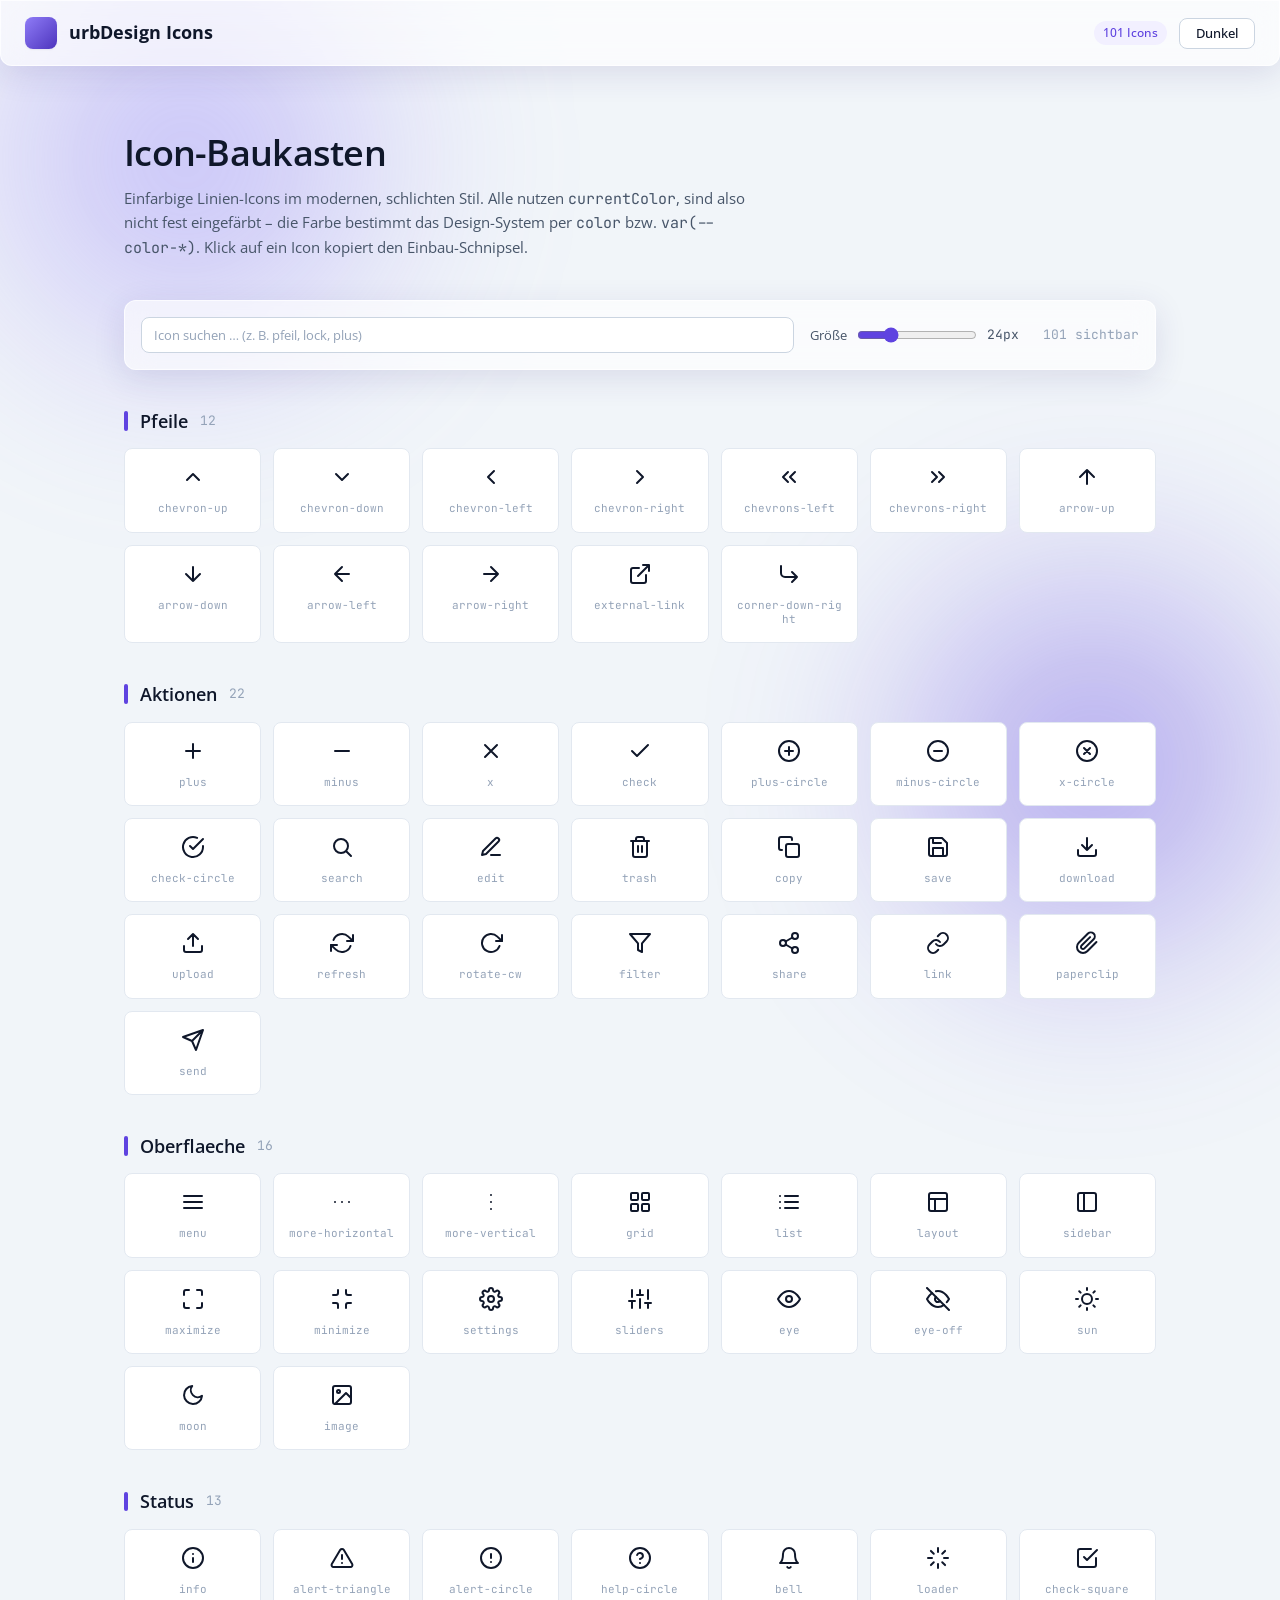
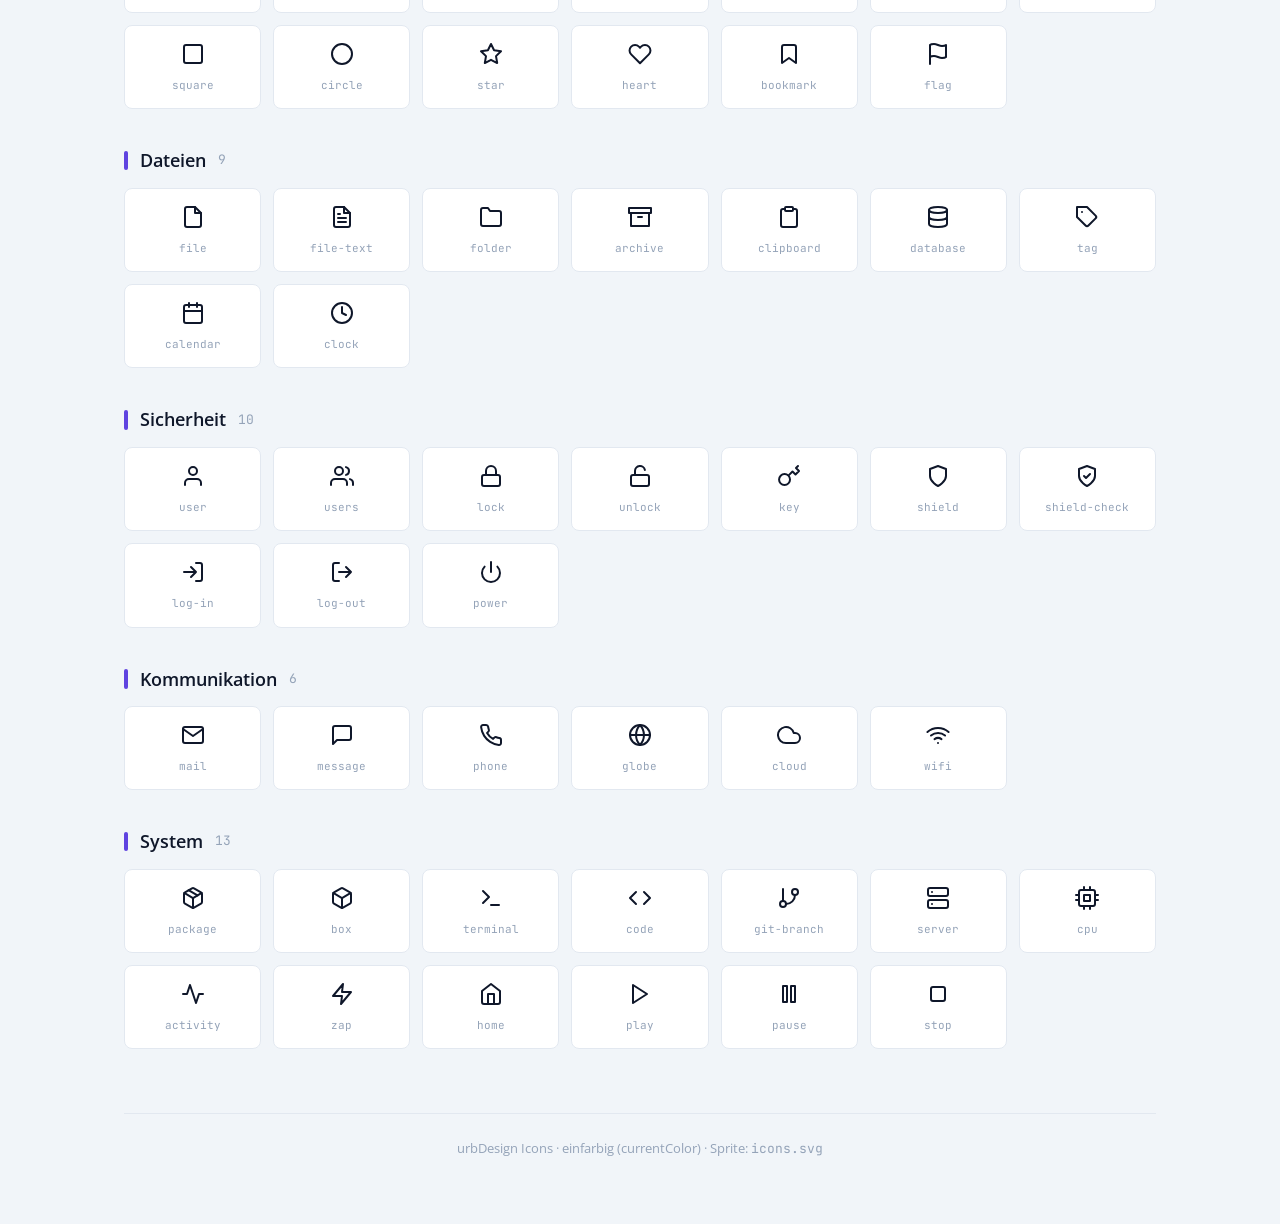
==== icons.html @ 6e65f9f8 "Icon-Set als einfarbige Linien-Icons ergaenzt Modernes, schlichtes Icon-Set (101 Icons, 24x24) im Li" ====
<!DOCTYPE html>
<html lang="de" data-theme="light">
<head>
  <meta charset="UTF-8">
  <meta name="viewport" content="width=device-width, initial-scale=1.0">
  <title>urbDesign Icons – Baukasten</title>

  <link rel="preconnect" href="https://fonts.googleapis.com">
  <link rel="preconnect" href="https://fonts.gstatic.com" crossorigin>
  <link href="https://fonts.googleapis.com/css2?family=Open+Sans:wght@400;500;600;700&family=JetBrains+Mono:wght@400;500&display=swap" rel="stylesheet">

  <link rel="stylesheet" href="tokens.css">
  <link rel="stylesheet" href="components.css">
  <link rel="stylesheet" href="showcase.css">
  <link rel="stylesheet" href="icons.css">
</head>
<body>

  <header class="topbar glass">
    <div class="topbar__brand">
      <span class="brand-mark" aria-hidden="true"></span>
      urbDesign Icons
    </div>
    <div class="topbar__actions">
      <span class="badge badge--accent" id="total-badge">0 Icons</span>
      <button class="btn" data-theme-toggle>Dunkel</button>
    </div>
  </header>

  <main class="page">

    <section class="hero">
      <h1>Icon-Baukasten</h1>
      <p>
        Einfarbige Linien-Icons im modernen, schlichten Stil. Alle nutzen
        <code>currentColor</code>, sind also nicht fest eingefärbt – die Farbe
        bestimmt das Design-System per <code>color</code> bzw. <code>var(--color-*)</code>.
        Klick auf ein Icon kopiert den Einbau-Schnipsel.
      </p>
    </section>

    <!-- Ladefehler-Hinweis (nur wenn Sprite nicht geladen werden konnte) -->
    <div class="alert alert--warning load-note" id="load-note">
      <span class="alert__icon">
        <svg class="icon" style="--icon-size:20px"><use href="icons.svg#alert-triangle"></use></svg>
      </span>
      <div>
        <div class="alert__title">Icons konnten nicht geladen werden</div>
        <p>Diese Seite lädt <code>icons.svg</code> per Skript. Beim direkten Öffnen als
        Datei blockieren manche Browser das. Bitte über einen lokalen Server öffnen,
        z. B. <code>python -m http.server</code> im Ordner.</p>
      </div>
    </div>

    <div class="controls glass">
      <div class="field search">
        <input class="input" id="icon-search" type="search" placeholder="Icon suchen … (z. B. pfeil, lock, plus)">
      </div>
      <label class="ctrl">Größe
        <input class="range" id="size" type="range" min="16" max="48" step="2" value="24" style="width:120px">
        <span id="size-val" style="font-family:var(--font-mono);width:2.5rem">24px</span>
      </label>
      <span class="count" id="count"></span>
    </div>

    <div id="grid-root"></div>
    <p class="empty" id="empty" hidden>Keine Treffer.</p>

    <footer class="page-footer">
      urbDesign Icons · einfarbig (currentColor) · Sprite: <code>icons.svg</code>
    </footer>
  </main>

  <!-- Container, in den das Sprite injiziert wird -->
  <div id="sprite-host" hidden aria-hidden="true"></div>

  <div class="toast" id="toast" role="status"></div>

  <script src="theme.js"></script>
  <script>
    // Theme-Toggle-Label an dieser Seite ohne Emoji halten
    (function () {
      const btn = document.querySelector("[data-theme-toggle]");
      const sync = () => { btn.textContent = document.documentElement.getAttribute("data-theme") === "dark" ? "Hell" : "Dunkel"; };
      new MutationObserver(sync).observe(document.documentElement, { attributes: true, attributeFilter: ["data-theme"] });
      sync();
    })();

    // Sprite laden, Raster aufbauen
    (async function () {
      const host = document.getElementById("sprite-host");
      const root = document.getElementById("grid-root");
      const note = document.getElementById("load-note");

      let text;
      try {
        const res = await fetch("icons.svg");
        if (!res.ok) throw new Error("HTTP " + res.status);
        text = await res.text();
      } catch (e) {
        note.classList.add("is-visible");
        return;
      }

      // XML-Prolog entfernen, damit innerHTML sauber parst
      host.innerHTML = text.replace(/<\?xml[^>]*\?>/, "");

      const symbols = Array.from(host.querySelectorAll("symbol"));
      document.getElementById("total-badge").textContent = symbols.length + " Icons";

      // Nach Kategorie gruppieren
      const cats = {};
      symbols.forEach((s) => {
        const cat = s.getAttribute("data-cat") || "Sonstige";
        (cats[cat] = cats[cat] || []).push(s.id);
      });

      // Raster rendern
      const frag = document.createDocumentFragment();
      Object.keys(cats).forEach((cat) => {
        const sec = document.createElement("section");
        sec.className = "cat";
        sec.dataset.cat = cat;

        const h = document.createElement("h2");
        h.innerHTML = cat + ' <span class="cat-count">' + cats[cat].length + "</span>";
        sec.appendChild(h);

        const grid = document.createElement("div");
        grid.className = "icon-grid";
        cats[cat].forEach((id) => {
          const tile = document.createElement("button");
          tile.className = "icon-tile";
          tile.dataset.name = id;
          tile.title = "Klicken zum Kopieren";
          // Anzeige ueber das injizierte lokale Symbol (zuverlaessig),
          // der Kopier-Schnipsel verweist auf die externe Sprite-Datei.
          tile.innerHTML =
            '<svg class="icon"><use href="#' + id + '"></use></svg>' +
            '<span class="name">' + id + "</span>";
          grid.appendChild(tile);
        });
        sec.appendChild(grid);
        frag.appendChild(sec);
      });
      root.appendChild(frag);

      updateCount();
    })();

    // Groesse steuern
    const sizeInput = document.getElementById("size");
    const sizeVal = document.getElementById("size-val");
    function applySize() {
      document.documentElement.style.setProperty("--icon-size", sizeInput.value + "px");
      sizeVal.textContent = sizeInput.value + "px";
    }
    sizeInput.addEventListener("input", applySize);
    applySize();

    // Suche
    const search = document.getElementById("icon-search");
    const empty = document.getElementById("empty");
    function updateCount() {
      const visible = document.querySelectorAll(".icon-tile:not([hidden])").length;
      document.getElementById("count").textContent = visible + " sichtbar";
    }
    search.addEventListener("input", function () {
      const q = search.value.trim().toLowerCase();
      let anyVisible = false;
      document.querySelectorAll(".cat").forEach((sec) => {
        let catVisible = 0;
        sec.querySelectorAll(".icon-tile").forEach((t) => {
          const hit = t.dataset.name.includes(q) || sec.dataset.cat.toLowerCase().includes(q);
          t.hidden = !hit;
          if (hit) catVisible++;
        });
        sec.hidden = catVisible === 0;
        if (catVisible) anyVisible = true;
      });
      empty.hidden = anyVisible;
      updateCount();
    });

    // Klick kopiert den Einbau-Schnipsel
    const toast = document.getElementById("toast");
    let toastTimer;
    document.addEventListener("click", function (e) {
      const tile = e.target.closest(".icon-tile");
      if (!tile) return;
      const snippet = '<svg class="icon"><use href="icons.svg#' + tile.dataset.name + '"></use></svg>';
      navigator.clipboard && navigator.clipboard.writeText(snippet);
      toast.textContent = "Kopiert: " + tile.dataset.name;
      toast.classList.add("is-visible");
      clearTimeout(toastTimer);
      toastTimer = setTimeout(() => toast.classList.remove("is-visible"), 1600);
    });
  </script>
</body>
</html>
---- tokens.css ----
/* ============================================================
   Design-Tokens
   Zwei Stufen:
   1. Primitive  – reine Rohwerte der Palette (ohne Bedeutung)
   2. Semantisch – geben den Primitiven eine Rolle; NUR diese
                   werden von Komponenten benutzt.
   Ein Theme (Light/Dark) biegt ausschliesslich die semantische
   Ebene um – kein Komponentencode aendert sich.
   ============================================================ */

@layer tokens {

  /* ---------- 1. Primitive: Rohwerte ---------- */
  :root {
    /* Neutrale Graustufen (leicht kuehl) */
    --urb-neutral-50:  #f8fafc;
    --urb-neutral-100: #f1f5f9;
    --urb-neutral-200: #e2e8f0;
    --urb-neutral-300: #cbd5e1;
    --urb-neutral-400: #94a3b8;
    --urb-neutral-500: #64748b;
    --urb-neutral-600: #475569;
    --urb-neutral-700: #334155;
    --urb-neutral-800: #1e293b;
    --urb-neutral-900: #0f172a;
    --urb-neutral-950: #020617;

    /* Akzent: Violett-Indigo */
    --urb-accent-50:  #f2f0ff;
    --urb-accent-100: #e6e2ff;
    --urb-accent-200: #cfc7ff;
    --urb-accent-300: #b0a3fc;
    --urb-accent-400: #8f7cf7;
    --urb-accent-500: #7359f0;
    --urb-accent-600: #5f43e0;
    --urb-accent-700: #4d34bd;
    --urb-accent-800: #3f2c99;
    --urb-accent-900: #342778;

    /* Status */
    --urb-green-500:  #16a34a;
    --urb-green-600:  #15803d;
    --urb-amber-500:  #d97706;
    --urb-amber-600:  #b45309;
    --urb-red-500:    #dc2626;
    --urb-red-600:    #b91c1c;
    --urb-blue-500:   #2563eb;
    --urb-blue-600:   #1d4ed8;

    /* ---------- Nicht-farbige Skalen (theme-unabhaengig) ---------- */

    /* Schrift */
    --font-sans: "Open Sans", "Segoe UI", Selawik, system-ui, -apple-system, sans-serif;
    --font-mono: "JetBrains Mono", "Fira Code", "Cascadia Code", ui-monospace, monospace;

    --text-xs:   0.75rem;   /* 12 */
    --text-sm:   0.8125rem; /* 13 */
    --text-base: 0.9375rem; /* 15 */
    --text-lg:   1.125rem;  /* 18 */
    --text-xl:   1.375rem;  /* 22 */
    --text-2xl:  1.75rem;   /* 28 */
    --text-3xl:  2.25rem;   /* 36 */

    --font-normal:   400;
    --font-medium:   500;
    --font-semibold: 600;
    --font-bold:     700;

    --leading-tight:  1.25;
    --leading-normal: 1.55;

    /* Abstaende (4er-Raster) */
    --space-1:  0.25rem;  /* 4  */
    --space-2:  0.5rem;   /* 8  */
    --space-3:  0.75rem;  /* 12 */
    --space-4:  1rem;     /* 16 */
    --space-5:  1.25rem;  /* 20 */
    --space-6:  1.5rem;   /* 24 */
    --space-8:  2rem;     /* 32 */
    --space-10: 2.5rem;   /* 40 */
    --space-12: 3rem;     /* 48 */
    --space-16: 4rem;     /* 64 */

    /* Radien (ausgewogen) */
    --radius-sm:   6px;
    --radius-md:   8px;
    --radius-lg:   12px;
    --radius-xl:   16px;
    --radius-full: 9999px;

    /* Grenzbreite */
    --border-thin: 1px;

    /* Uebergaenge */
    --ease: cubic-bezier(0.4, 0, 0.2, 1);
    --dur-fast: 120ms;
    --dur-med:  200ms;

    /* Glas-Unschaerfe */
    --glass-blur: 14px;
  }

  /* ---------- 2. Semantisch: Light (Standard) ---------- */
  :root,
  [data-theme="light"] {
    color-scheme: light;

    /* Flaechen & Hintergrund */
    --color-bg:            var(--urb-neutral-100);
    --color-surface:       #ffffff;
    --color-surface-2:     var(--urb-neutral-50);
    --color-surface-glass: rgba(255, 255, 255, 0.62);
    --color-glass-border:  rgba(255, 255, 255, 0.7);

    /* Text */
    --color-text:          var(--urb-neutral-900);
    --color-text-secondary:var(--urb-neutral-600);
    --color-text-muted:    var(--urb-neutral-400);
    --color-text-inverted: var(--urb-neutral-50);

    /* Linien */
    --color-border:        var(--urb-neutral-200);
    --color-border-strong: var(--urb-neutral-300);

    /* Akzent / Aktion */
    --color-accent:        var(--urb-accent-600);
    --color-accent-hover:  var(--urb-accent-700);
    --color-accent-active: var(--urb-accent-800);
    --color-accent-soft:   var(--urb-accent-50);
    --color-on-accent:     #ffffff;
    --color-focus-ring:    rgba(115, 89, 240, 0.45);

    /* Status – Vordergrund + weiche Flaechen */
    --color-success:      var(--urb-green-600);
    --color-success-soft: #dcfce7;
    --color-warning:      var(--urb-amber-600);
    --color-warning-soft: #fef3c7;
    --color-danger:       var(--urb-red-600);
    --color-danger-soft:  #fee2e2;
    --color-info:         var(--urb-blue-600);
    --color-info-soft:    #dbeafe;

    /* Schatten */
    --shadow-sm: 0 1px 2px rgba(15, 23, 42, 0.06);
    --shadow-md: 0 4px 12px rgba(15, 23, 42, 0.08);
    --shadow-lg: 0 12px 32px rgba(15, 23, 42, 0.12);
    --shadow-glass: 0 8px 32px rgba(52, 39, 120, 0.12);
  }

  /* ---------- 2. Semantisch: Dark ---------- */
  [data-theme="dark"] {
    color-scheme: dark;

    --color-bg:            var(--urb-neutral-950);
    --color-surface:       var(--urb-neutral-900);
    --color-surface-2:     var(--urb-neutral-800);
    --color-surface-glass: rgba(30, 41, 59, 0.55);
    --color-glass-border:  rgba(255, 255, 255, 0.12);

    --color-text:          var(--urb-neutral-100);
    --color-text-secondary:var(--urb-neutral-400);
    --color-text-muted:    var(--urb-neutral-500);
    --color-text-inverted: var(--urb-neutral-900);

    --color-border:        rgba(255, 255, 255, 0.10);
    --color-border-strong: rgba(255, 255, 255, 0.18);

    --color-accent:        var(--urb-accent-400);
    --color-accent-hover:  var(--urb-accent-300);
    --color-accent-active: var(--urb-accent-200);
    --color-accent-soft:   rgba(115, 89, 240, 0.16);
    --color-on-accent:     var(--urb-neutral-950);
    --color-focus-ring:    rgba(143, 124, 247, 0.55);

    --color-success:      #4ade80;
    --color-success-soft: rgba(22, 163, 74, 0.18);
    --color-warning:      #fbbf24;
    --color-warning-soft: rgba(217, 119, 6, 0.18);
    --color-danger:       #f87171;
    --color-danger-soft:  rgba(220, 38, 38, 0.20);
    --color-info:         #60a5fa;
    --color-info-soft:    rgba(37, 99, 235, 0.20);

    --shadow-sm: 0 1px 2px rgba(0, 0, 0, 0.4);
    --shadow-md: 0 4px 12px rgba(0, 0, 0, 0.45);
    --shadow-lg: 0 12px 32px rgba(0, 0, 0, 0.55);
    --shadow-glass: 0 8px 32px rgba(0, 0, 0, 0.45);
  }
}
---- components.css ----
/* ============================================================
   Komponenten
   Regel: Komponenten verwenden AUSSCHLIESSLICH semantische
   Tokens (--color-*, --space-* ...). Keine festen Farben.
   ============================================================ */

@layer base {

  *, *::before, *::after { box-sizing: border-box; }

  html { -webkit-text-size-adjust: 100%; }

  body {
    margin: 0;
    font-family: var(--font-sans);
    font-size: var(--text-base);
    line-height: var(--leading-normal);
    color: var(--color-text);
    background: var(--color-bg);
    -webkit-font-smoothing: antialiased;
    text-rendering: optimizeLegibility;
  }

  h1, h2, h3, h4 { margin: 0; line-height: var(--leading-tight); font-weight: var(--font-semibold); }
  p { margin: 0; }
  a { color: var(--color-accent); text-decoration: none; }
  a:hover { text-decoration: underline; }

  code, kbd, pre { font-family: var(--font-mono); }

  /* Einheitlicher Fokus-Ring fuer Tastaturbedienung */
  :focus-visible {
    outline: none;
    box-shadow: 0 0 0 3px var(--color-focus-ring);
    border-radius: var(--radius-sm);
  }
}

@layer components {

  /* ---------------- Buttons ---------------- */
  .btn {
    --btn-bg: var(--color-surface);
    --btn-fg: var(--color-text);
    --btn-bd: var(--color-border-strong);
    display: inline-flex;
    align-items: center;
    justify-content: center;
    gap: var(--space-2);
    padding: var(--space-2) var(--space-4);
    font-family: inherit;
    font-size: var(--text-sm);
    font-weight: var(--font-medium);
    line-height: 1;
    color: var(--btn-fg);
    background: var(--btn-bg);
    border: var(--border-thin) solid var(--btn-bd);
    border-radius: var(--radius-md);
    cursor: pointer;
    transition: background var(--dur-fast) var(--ease),
                border-color var(--dur-fast) var(--ease),
                transform var(--dur-fast) var(--ease);
    user-select: none;
    white-space: nowrap;
  }
  .btn:hover { background: var(--color-surface-2); }
  .btn:active { transform: translateY(1px); }

  .btn--primary {
    --btn-bg: var(--color-accent);
    --btn-fg: var(--color-on-accent);
    --btn-bd: transparent;
    box-shadow: var(--shadow-sm);
  }
  .btn--primary:hover { --btn-bg: var(--color-accent-hover); background: var(--color-accent-hover); }
  .btn--primary:active { --btn-bg: var(--color-accent-active); }

  .btn--secondary { --btn-bg: var(--color-accent-soft); --btn-fg: var(--color-accent); --btn-bd: transparent; }
  .btn--secondary:hover { background: var(--color-accent-soft); filter: brightness(0.97); }

  .btn--ghost { --btn-bg: transparent; --btn-bd: transparent; }
  .btn--ghost:hover { background: var(--color-surface-2); }

  .btn--danger { --btn-bg: var(--color-danger); --btn-fg: #fff; --btn-bd: transparent; }
  .btn--danger:hover { background: var(--color-danger); filter: brightness(0.93); }

  .btn--sm { padding: var(--space-1) var(--space-3); font-size: var(--text-xs); }
  .btn--lg { padding: var(--space-3) var(--space-6); font-size: var(--text-base); }
  .btn--icon { padding: var(--space-2); aspect-ratio: 1; }

  .btn:disabled, .btn[aria-disabled="true"] {
    opacity: 0.5;
    cursor: not-allowed;
    pointer-events: none;
  }

  .btn.is-loading { color: transparent; position: relative; pointer-events: none; }
  .btn.is-loading::after {
    content: "";
    position: absolute;
    width: 1em; height: 1em;
    border: 2px solid currentColor;
    border-top-color: transparent;
    border-radius: var(--radius-full);
    color: var(--btn-fg);
    animation: urb-spin 0.6s linear infinite;
  }

  /* ---------------- Formularfelder ---------------- */
  .field { display: flex; flex-direction: column; gap: var(--space-2); }
  .label { font-size: var(--text-sm); font-weight: var(--font-medium); color: var(--color-text); }
  .help  { font-size: var(--text-xs); color: var(--color-text-muted); }
  .help--error { color: var(--color-danger); }

  .input, .textarea, .select {
    width: 100%;
    padding: var(--space-2) var(--space-3);
    font-family: inherit;
    font-size: var(--text-sm);
    color: var(--color-text);
    background: var(--color-surface);
    border: var(--border-thin) solid var(--color-border-strong);
    border-radius: var(--radius-md);
    transition: border-color var(--dur-fast) var(--ease), box-shadow var(--dur-fast) var(--ease);
  }
  .input::placeholder, .textarea::placeholder { color: var(--color-text-muted); }
  .input:focus, .textarea:focus, .select:focus {
    outline: none;
    border-color: var(--color-accent);
    box-shadow: 0 0 0 3px var(--color-focus-ring);
  }
  .textarea { resize: vertical; min-height: 5rem; }
  .input--error { border-color: var(--color-danger); }
  .input:disabled, .textarea:disabled, .select:disabled {
    opacity: 0.6; cursor: not-allowed; background: var(--color-surface-2);
  }

  /* Checkbox / Radio ueber accent-color, dann app-einheitlich */
  .checkbox, .radio { display: inline-flex; align-items: center; gap: var(--space-2); font-size: var(--text-sm); cursor: pointer; }
  .checkbox input, .radio input { width: 1rem; height: 1rem; accent-color: var(--color-accent); cursor: pointer; }

  /* Switch / Toggle */
  .switch { position: relative; display: inline-flex; align-items: center; gap: var(--space-3); cursor: pointer; font-size: var(--text-sm); }
  .switch input { position: absolute; opacity: 0; width: 0; height: 0; }
  .switch__track {
    width: 40px; height: 22px;
    background: var(--color-border-strong);
    border-radius: var(--radius-full);
    transition: background var(--dur-med) var(--ease);
    flex-shrink: 0;
  }
  .switch__track::after {
    content: ""; position: absolute; top: 3px; left: 3px;
    width: 16px; height: 16px;
    background: #fff; border-radius: var(--radius-full);
    box-shadow: var(--shadow-sm);
    transition: transform var(--dur-med) var(--ease);
  }
  .switch input:checked + .switch__track { background: var(--color-accent); }
  .switch input:checked + .switch__track::after { transform: translateX(18px); }
  .switch input:focus-visible + .switch__track { box-shadow: 0 0 0 3px var(--color-focus-ring); }

  /* Range */
  .range { width: 100%; accent-color: var(--color-accent); }

  /* ---------------- Badges & Tags ---------------- */
  .badge {
    display: inline-flex; align-items: center; gap: var(--space-1);
    padding: 2px var(--space-2);
    font-size: var(--text-xs); font-weight: var(--font-medium);
    border-radius: var(--radius-full);
    background: var(--color-surface-2);
    color: var(--color-text-secondary);
    border: var(--border-thin) solid var(--color-border);
  }
  .badge--accent  { background: var(--color-accent-soft);  color: var(--color-accent);  border-color: transparent; }
  .badge--success { background: var(--color-success-soft); color: var(--color-success); border-color: transparent; }
  .badge--warning { background: var(--color-warning-soft); color: var(--color-warning); border-color: transparent; }
  .badge--danger  { background: var(--color-danger-soft);  color: var(--color-danger);  border-color: transparent; }

  .chip {
    display: inline-flex; align-items: center; gap: var(--space-2);
    padding: var(--space-1) var(--space-3);
    font-size: var(--text-sm);
    background: var(--color-surface-2);
    border: var(--border-thin) solid var(--color-border);
    border-radius: var(--radius-full);
  }
  .chip button {
    border: none; background: none; cursor: pointer; padding: 0;
    color: var(--color-text-muted); font-size: 1em; line-height: 1;
  }
  .chip button:hover { color: var(--color-text); }

  /* ---------------- Alerts / Callouts ---------------- */
  .alert {
    display: flex; gap: var(--space-3);
    padding: var(--space-3) var(--space-4);
    border-radius: var(--radius-md);
    border: var(--border-thin) solid var(--color-border);
    background: var(--color-surface-2);
    font-size: var(--text-sm);
  }
  .alert__icon { flex-shrink: 0; font-size: 1.1em; line-height: var(--leading-normal); }
  .alert__title { font-weight: var(--font-semibold); margin-bottom: 2px; }
  .alert--info    { background: var(--color-info-soft);    border-color: transparent; color: var(--color-info); }
  .alert--success { background: var(--color-success-soft); border-color: transparent; color: var(--color-success); }
  .alert--warning { background: var(--color-warning-soft); border-color: transparent; color: var(--color-warning); }
  .alert--danger  { background: var(--color-danger-soft);  border-color: transparent; color: var(--color-danger); }
  .alert p { color: var(--color-text); }

  /* ---------------- Card (mit Glas-Variante) ---------------- */
  .card {
    background: var(--color-surface);
    border: var(--border-thin) solid var(--color-border);
    border-radius: var(--radius-lg);
    box-shadow: var(--shadow-sm);
    overflow: hidden;
  }
  .card__body   { padding: var(--space-5); }
  .card__header { padding: var(--space-4) var(--space-5); border-bottom: var(--border-thin) solid var(--color-border); font-weight: var(--font-semibold); }
  .card__footer { padding: var(--space-4) var(--space-5); border-top: var(--border-thin) solid var(--color-border); display: flex; gap: var(--space-3); justify-content: flex-end; }

  /* Glasfläche: transluzent + Blur (Glassmorphism) */
  .glass {
    background: var(--color-surface-glass);
    -webkit-backdrop-filter: blur(var(--glass-blur));
    backdrop-filter: blur(var(--glass-blur));
    border: var(--border-thin) solid var(--color-glass-border);
    box-shadow: var(--shadow-glass);
  }

  /* ---------------- Tabs ---------------- */
  .tabs { display: flex; gap: var(--space-1); border-bottom: var(--border-thin) solid var(--color-border); }
  .tab {
    padding: var(--space-3) var(--space-4);
    font-size: var(--text-sm); font-weight: var(--font-medium);
    color: var(--color-text-secondary);
    background: none; border: none; cursor: pointer;
    border-bottom: 2px solid transparent;
    margin-bottom: -1px;
    transition: color var(--dur-fast) var(--ease), border-color var(--dur-fast) var(--ease);
  }
  .tab:hover { color: var(--color-text); }
  .tab[aria-selected="true"] { color: var(--color-accent); border-bottom-color: var(--color-accent); }

  /* ---------------- Tabelle ---------------- */
  .table { width: 100%; border-collapse: collapse; font-size: var(--text-sm); }
  .table th, .table td { padding: var(--space-3) var(--space-4); text-align: left; border-bottom: var(--border-thin) solid var(--color-border); }
  .table th { font-weight: var(--font-semibold); color: var(--color-text-secondary); font-size: var(--text-xs); text-transform: uppercase; letter-spacing: 0.04em; }
  .table tbody tr { transition: background var(--dur-fast) var(--ease); }
  .table tbody tr:hover { background: var(--color-surface-2); }

  /* ---------------- Tooltip (rein CSS) ---------------- */
  .tooltip { position: relative; }
  .tooltip::after {
    content: attr(data-tooltip);
    position: absolute; bottom: calc(100% + 8px); left: 50%; transform: translateX(-50%) translateY(4px);
    padding: var(--space-1) var(--space-2);
    font-size: var(--text-xs); white-space: nowrap;
    color: var(--color-text-inverted); background: var(--color-text);
    border-radius: var(--radius-sm);
    opacity: 0; pointer-events: none;
    transition: opacity var(--dur-fast) var(--ease), transform var(--dur-fast) var(--ease);
  }
  .tooltip:hover::after { opacity: 1; transform: translateX(-50%) translateY(0); }

  /* ---------------- Progress & Spinner ---------------- */
  .progress { height: 8px; width: 100%; background: var(--color-surface-2); border-radius: var(--radius-full); overflow: hidden; }
  .progress__bar { height: 100%; background: var(--color-accent); border-radius: inherit; transition: width var(--dur-med) var(--ease); }

  .spinner {
    width: 1.25rem; height: 1.25rem;
    border: 2px solid var(--color-border-strong);
    border-top-color: var(--color-accent);
    border-radius: var(--radius-full);
    animation: urb-spin 0.6s linear infinite;
  }

  /* ---------------- Avatar ---------------- */
  .avatar {
    display: inline-flex; align-items: center; justify-content: center;
    width: 2.25rem; height: 2.25rem;
    border-radius: var(--radius-full);
    background: var(--color-accent-soft); color: var(--color-accent);
    font-size: var(--text-sm); font-weight: var(--font-semibold);
    border: 2px solid var(--color-surface);
  }
  .avatar-group { display: inline-flex; }
  .avatar-group .avatar + .avatar { margin-left: -0.6rem; }

  /* ---------------- Breadcrumb ---------------- */
  .breadcrumb { display: flex; align-items: center; gap: var(--space-2); font-size: var(--text-sm); color: var(--color-text-muted); }
  .breadcrumb a { color: var(--color-text-secondary); }
  .breadcrumb .sep { color: var(--color-text-muted); }

  /* ---------------- Modal (statische Demo) ---------------- */
  .modal-demo { position: relative; padding: var(--space-8); border-radius: var(--radius-lg); background: var(--color-surface-2); overflow: hidden; }
  .modal {
    max-width: 24rem; margin: 0 auto;
    border-radius: var(--radius-lg);
    padding: var(--space-6);
  }
  .modal__title { font-size: var(--text-lg); margin-bottom: var(--space-2); }
  .modal__actions { display: flex; gap: var(--space-3); justify-content: flex-end; margin-top: var(--space-5); }

  /* ---------------- Divider, Kbd, Code ---------------- */
  .divider { height: 1px; background: var(--color-border); border: none; margin: var(--space-4) 0; }

  .kbd {
    display: inline-block; padding: 2px var(--space-2);
    font-size: var(--text-xs); font-family: var(--font-mono);
    background: var(--color-surface-2); color: var(--color-text-secondary);
    border: var(--border-thin) solid var(--color-border-strong);
    border-bottom-width: 2px;
    border-radius: var(--radius-sm);
  }

  .code-block {
    padding: var(--space-4);
    background: var(--color-surface-2);
    border: var(--border-thin) solid var(--color-border);
    border-radius: var(--radius-md);
    font-size: var(--text-sm);
    overflow-x: auto;
    color: var(--color-text);
  }
}

/* ---------------- Animationen ---------------- */
@keyframes urb-spin { to { transform: rotate(360deg); } }
---- showcase.css ----
/* ============================================================
   Showcase-Layout
   Nur fuer die Demo-Seite (index.html): Raster, Kopfzeile,
   Farbfelder, Skalen-Darstellung. Nicht Teil der Komponenten.
   ============================================================ */

@layer showcase {

  /* Farbige Verlaufs-Blobs im Hintergrund, damit der Glaseffekt sichtbar ist */
  body::before,
  body::after {
    content: "";
    position: fixed;
    z-index: -1;
    width: 45vw; height: 45vw;
    border-radius: var(--radius-full);
    filter: blur(80px);
    opacity: 0.5;
    pointer-events: none;
  }
  body::before { top: -10vw; left: -8vw;  background: radial-gradient(circle, var(--urb-accent-400), transparent 70%); }
  body::after  { bottom: -12vw; right: -8vw; background: radial-gradient(circle, var(--urb-accent-600), transparent 70%); }

  .page { max-width: 1080px; margin: 0 auto; padding: 0 var(--space-6) var(--space-16); }

  /* Sticky Kopfzeile in Glasoptik */
  .topbar {
    position: sticky; top: 0; z-index: 10;
    display: flex; align-items: center; justify-content: space-between;
    gap: var(--space-4);
    padding: var(--space-4) var(--space-6);
    margin-bottom: var(--space-10);
    border-radius: 0 0 var(--radius-lg) var(--radius-lg);
  }
  .topbar__brand { display: flex; align-items: center; gap: var(--space-3); font-weight: var(--font-bold); font-size: var(--text-lg); }
  .brand-mark {
    width: 2rem; height: 2rem; border-radius: var(--radius-md);
    background: linear-gradient(135deg, var(--urb-accent-400), var(--urb-accent-700));
    box-shadow: var(--shadow-sm);
  }
  .topbar__actions { display: flex; align-items: center; gap: var(--space-3); }

  .hero { padding: var(--space-6) 0 var(--space-10); }
  .hero h1 { font-size: var(--text-3xl); letter-spacing: -0.02em; }
  .hero p { color: var(--color-text-secondary); margin-top: var(--space-3); max-width: 40rem; }

  /* Abschnitte */
  .section { margin-top: var(--space-12); }
  .section > h2 {
    font-size: var(--text-xl);
    margin-bottom: var(--space-2);
    display: flex; align-items: center; gap: var(--space-3);
  }
  .section > h2::before {
    content: ""; width: 4px; height: 1.1em;
    background: var(--color-accent); border-radius: var(--radius-full);
  }
  .section__hint { color: var(--color-text-muted); font-size: var(--text-sm); margin-bottom: var(--space-5); }

  /* Beispiel-Container: rahmt Komponenten-Demos ein */
  .demo {
    padding: var(--space-6);
    border-radius: var(--radius-lg);
    display: flex; flex-wrap: wrap; gap: var(--space-4);
    align-items: center;
  }
  .demo--col { flex-direction: column; align-items: stretch; }
  .demo--grid { display: grid; gap: var(--space-5); grid-template-columns: repeat(auto-fill, minmax(220px, 1fr)); }

  /* Farbfelder */
  .swatches { display: grid; gap: var(--space-3); grid-template-columns: repeat(auto-fill, minmax(96px, 1fr)); }
  .swatch { border-radius: var(--radius-md); overflow: hidden; border: var(--border-thin) solid var(--color-border); font-size: var(--text-xs); }
  .swatch__color { height: 56px; }
  .swatch__label { padding: var(--space-2); background: var(--color-surface); }
  .swatch__label b { display: block; }
  .swatch__label span { color: var(--color-text-muted); font-family: var(--font-mono); font-size: 11px; }

  /* Semantische Rollen-Kacheln */
  .roles { display: grid; gap: var(--space-3); grid-template-columns: repeat(auto-fill, minmax(180px, 1fr)); }
  .role { display: flex; align-items: center; gap: var(--space-3); padding: var(--space-3); border-radius: var(--radius-md); border: var(--border-thin) solid var(--color-border); background: var(--color-surface); font-size: var(--text-sm); }
  .role .dot { width: 20px; height: 20px; border-radius: var(--radius-sm); border: var(--border-thin) solid var(--color-border); flex-shrink: 0; }

  /* Typo-Skala */
  .type-row { display: flex; align-items: baseline; gap: var(--space-4); padding: var(--space-3) 0; border-bottom: var(--border-thin) solid var(--color-border); }
  .type-row:last-child { border-bottom: none; }
  .type-row .meta { font-family: var(--font-mono); font-size: var(--text-xs); color: var(--color-text-muted); width: 8rem; flex-shrink: 0; }

  /* Spacing-Skala */
  .space-row { display: flex; align-items: center; gap: var(--space-4); font-size: var(--text-sm); }
  .space-row .bar { height: 16px; background: var(--color-accent); border-radius: var(--radius-sm); }
  .space-row .meta { font-family: var(--font-mono); font-size: var(--text-xs); color: var(--color-text-muted); width: 9rem; }

  /* Radius- & Schatten-Demos */
  .box-row { display: flex; flex-wrap: wrap; gap: var(--space-5); }
  .box {
    width: 108px; height: 84px;
    display: flex; align-items: flex-end; justify-content: center;
    padding: var(--space-2);
    background: var(--color-surface);
    border: var(--border-thin) solid var(--color-border);
    font-size: var(--text-xs); color: var(--color-text-muted); font-family: var(--font-mono);
  }

  .stack { display: flex; flex-direction: column; gap: var(--space-3); }
  .row   { display: flex; flex-wrap: wrap; gap: var(--space-3); align-items: center; }

  footer.page-footer {
    margin-top: var(--space-16);
    padding-top: var(--space-6);
    border-top: var(--border-thin) solid var(--color-border);
    color: var(--color-text-muted); font-size: var(--text-sm);
    text-align: center;
  }

  @media (max-width: 640px) {
    .type-row { flex-direction: column; gap: var(--space-1); }
    .type-row .meta { width: auto; }
  }
}
---- icons.css ----
/* ============================================================
   Icon-Uebersicht (Showcase)
   Nutzt die Tokens aus tokens.css. Icons sind einfarbig
   (currentColor) und werden ueber color / var(--color-*) gefaerbt.
   ============================================================ */

@layer showcase {

  /* Basisklasse fuer Icons in der App */
  .icon {
    width: var(--icon-size, 24px);
    height: var(--icon-size, 24px);
    display: inline-block;
    vertical-align: middle;
    flex-shrink: 0;
  }

  /* Steuerleiste */
  .controls {
    display: flex; flex-wrap: wrap; align-items: center; gap: var(--space-4);
    padding: var(--space-4);
    margin-bottom: var(--space-8);
    border-radius: var(--radius-lg);
  }
  .controls .search { flex: 1 1 220px; }
  .controls .ctrl { display: flex; align-items: center; gap: var(--space-2); font-size: var(--text-sm); color: var(--color-text-secondary); }
  .controls .count { margin-left: auto; font-size: var(--text-sm); color: var(--color-text-muted); font-family: var(--font-mono); }

  /* Kategorie */
  .cat { margin-top: var(--space-10); }
  .cat > h2 {
    font-size: var(--text-lg); margin-bottom: var(--space-4);
    display: flex; align-items: center; gap: var(--space-3);
  }
  .cat > h2::before { content: ""; width: 4px; height: 1.1em; background: var(--color-accent); border-radius: var(--radius-full); }
  .cat > h2 .cat-count { font-size: var(--text-sm); color: var(--color-text-muted); font-weight: var(--font-normal); font-family: var(--font-mono); }

  /* Raster */
  .icon-grid { display: grid; gap: var(--space-3); grid-template-columns: repeat(auto-fill, minmax(120px, 1fr)); }

  .icon-tile {
    display: flex; flex-direction: column; align-items: center; gap: var(--space-3);
    padding: var(--space-4) var(--space-3);
    background: var(--color-surface);
    border: var(--border-thin) solid var(--color-border);
    border-radius: var(--radius-md);
    cursor: pointer;
    color: var(--color-text);
    transition: border-color var(--dur-fast) var(--ease),
                background var(--dur-fast) var(--ease),
                color var(--dur-fast) var(--ease),
                transform var(--dur-fast) var(--ease);
    text-align: center;
  }
  .icon-tile:hover {
    border-color: var(--color-accent);
    color: var(--color-accent);
    transform: translateY(-2px);
    box-shadow: var(--shadow-md);
  }
  .icon-tile:active { transform: translateY(0); }
  .icon-tile .name {
    font-family: var(--font-mono); font-size: 11px;
    color: var(--color-text-muted);
    word-break: break-all; line-height: 1.3;
  }
  .icon-tile:hover .name { color: var(--color-text-secondary); }

  /* Kein-Treffer-Hinweis */
  .empty { color: var(--color-text-muted); font-size: var(--text-sm); padding: var(--space-8) 0; text-align: center; }
  .empty[hidden] { display: none; }

  /* Toast bei Kopieren */
  .toast {
    position: fixed; bottom: var(--space-6); left: 50%; transform: translateX(-50%) translateY(1rem);
    padding: var(--space-2) var(--space-4);
    background: var(--color-text); color: var(--color-text-inverted);
    border-radius: var(--radius-md); font-size: var(--text-sm);
    box-shadow: var(--shadow-lg);
    opacity: 0; pointer-events: none;
    transition: opacity var(--dur-med) var(--ease), transform var(--dur-med) var(--ease);
  }
  .toast.is-visible { opacity: 1; transform: translateX(-50%) translateY(0); }

  /* Ladefehler-Hinweis (z. B. beim Oeffnen ohne lokalen Server) */
  .load-note { display: none; }
  .load-note.is-visible { display: block; }
}
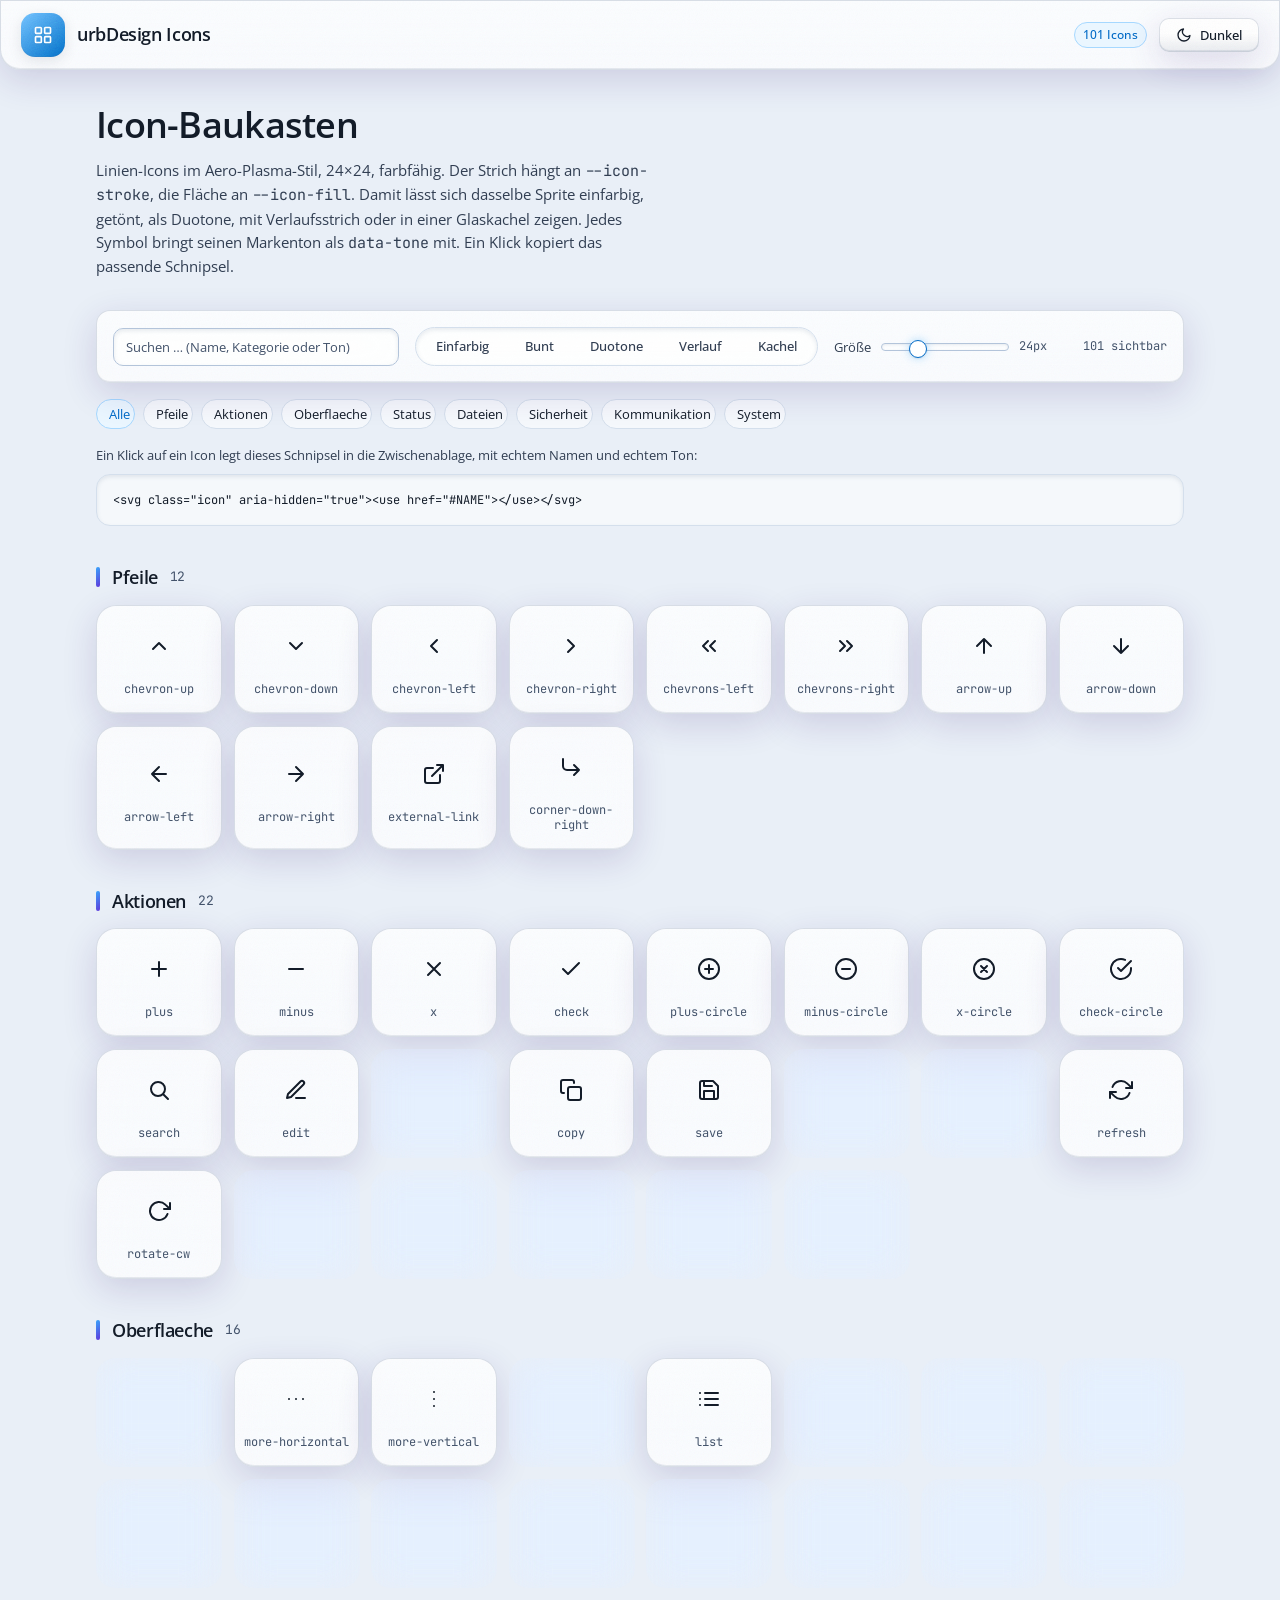
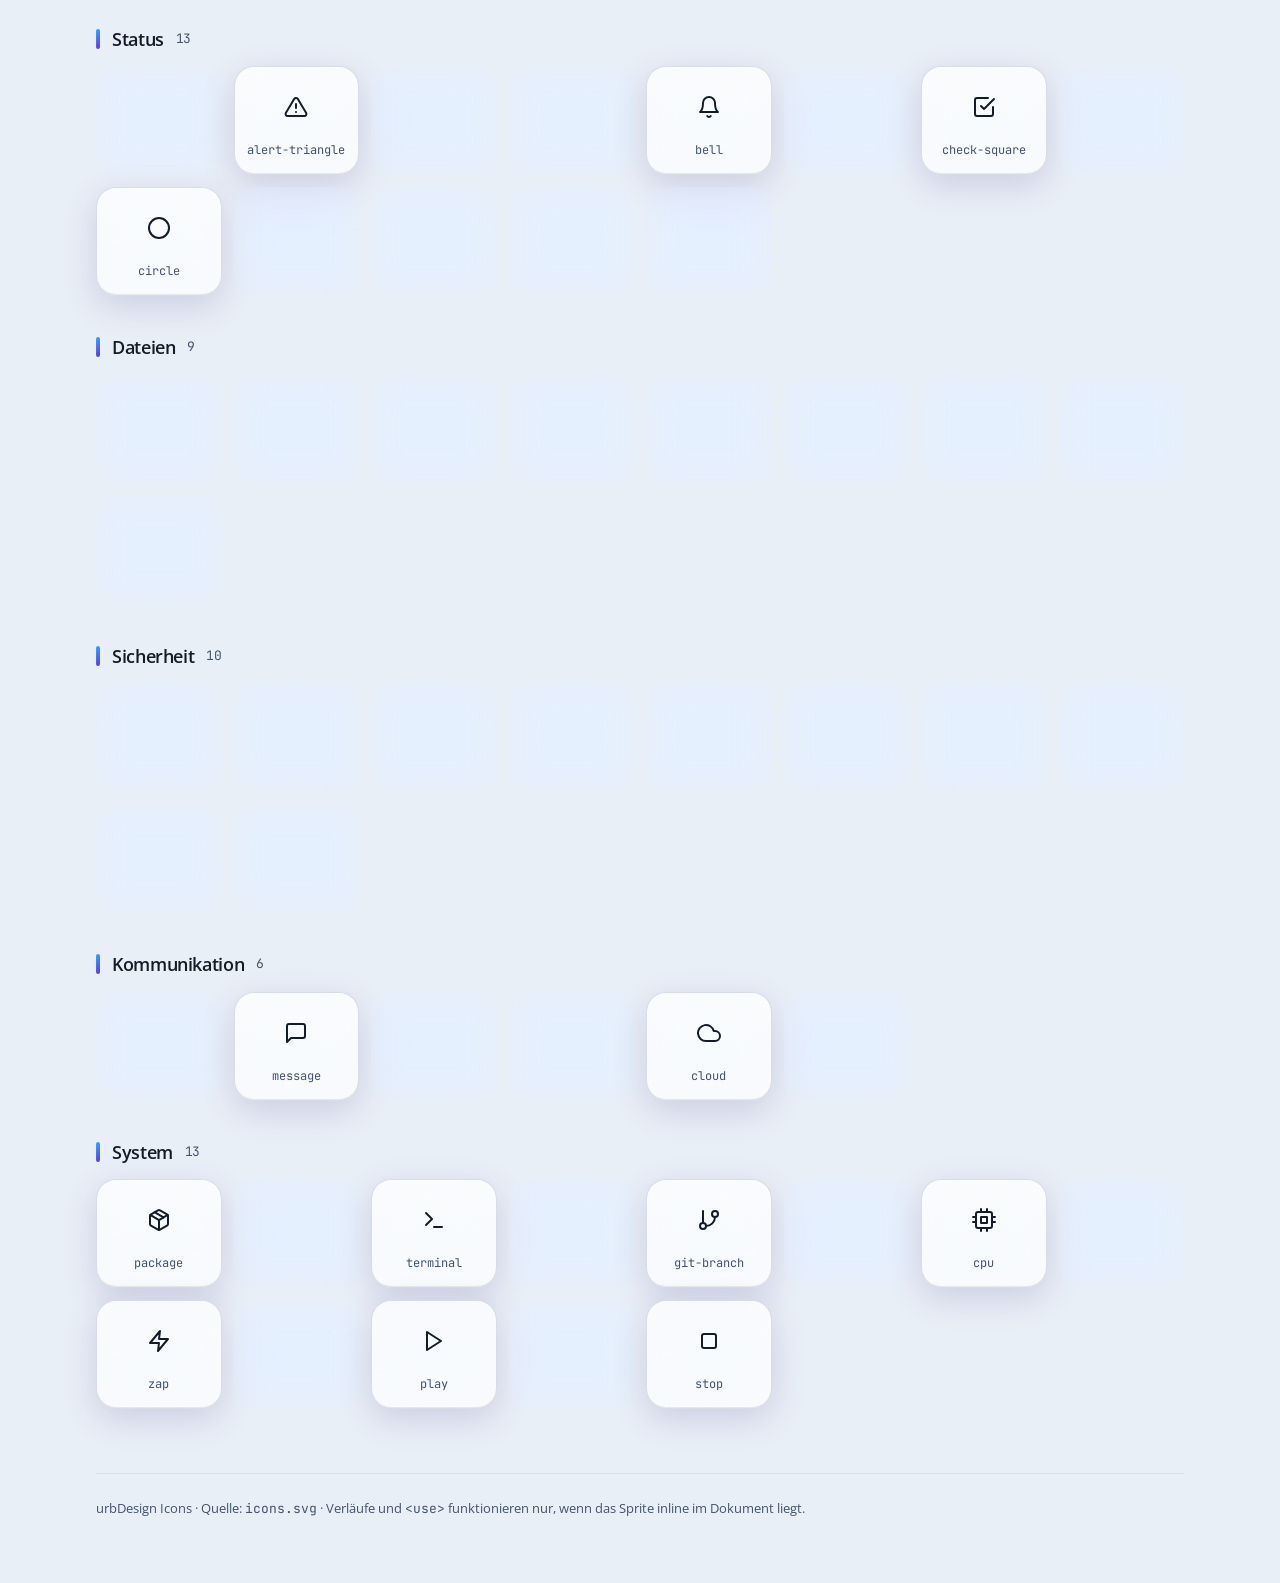
==== commit 23d495d8: "Design-System auf Theme "Aero Plasma" umgestellt Glasoptik nach Windows Vista und Windows 7, modern " ====
--- a/icons.html
+++ b/icons.html
@@ -1,5 +1,5 @@
 <!DOCTYPE html>
-<html lang="de" data-theme="light">
+<html lang="de">
 <head>
   <meta charset="UTF-8">
   <meta name="viewport" content="width=device-width, initial-scale=1.0">
@@ -9,192 +9,381 @@
   <link rel="preconnect" href="https://fonts.gstatic.com" crossorigin>
   <link href="https://fonts.googleapis.com/css2?family=Open+Sans:wght@400;500;600;700&family=JetBrains+Mono:wght@400;500&display=swap" rel="stylesheet">
 
+  <!-- Reihenfolge der Kaskadenschichten. Muss VOR den Stylesheets stehen,
+       sonst entscheidet die Ladereihenfolge statt der Absicht. -->
+  <style>@layer tokens, base, components, showcase;</style>
+
   <link rel="stylesheet" href="tokens.css">
   <link rel="stylesheet" href="components.css">
-  <link rel="stylesheet" href="showcase.css">
   <link rel="stylesheet" href="icons.css">
+
+  <!-- Ohne defer: das Theme steht, bevor das erste Bild gezeichnet wird. -->
+  <script src="theme.js"></script>
 </head>
 <body>
 
-  <header class="topbar glass">
-    <div class="topbar__brand">
-      <span class="brand-mark" aria-hidden="true"></span>
+  <!-- Hierhin haengt das Skript das Sprite. Es muss im selben Dokument
+       liegen, sonst greifen weder <use href="#name"> noch die Verlaeufe. -->
+  <div class="ic-sprite" id="ic-sprite" aria-hidden="true"></div>
+
+  <header class="ic-topbar glass">
+    <div class="ic-topbar__brand">
+      <span class="icon-tile icon-tile--azure" aria-hidden="true">
+        <svg class="icon"><use href="#grid"></use></svg>
+      </span>
       urbDesign Icons
     </div>
-    <div class="topbar__actions">
-      <span class="badge badge--accent" id="total-badge">0 Icons</span>
-      <button class="btn" data-theme-toggle>Dunkel</button>
+    <div class="ic-topbar__actions">
+      <span class="badge badge--accent" id="ic-total">Icons werden geladen</span>
+      <button class="btn btn--glass" type="button" data-theme-toggle></button>
     </div>
   </header>
 
-  <main class="page">
-
-    <section class="hero">
+  <main class="container ic-page">
+
+    <section class="ic-hero">
       <h1>Icon-Baukasten</h1>
       <p>
-        Einfarbige Linien-Icons im modernen, schlichten Stil. Alle nutzen
-        <code>currentColor</code>, sind also nicht fest eingefärbt – die Farbe
-        bestimmt das Design-System per <code>color</code> bzw. <code>var(--color-*)</code>.
-        Klick auf ein Icon kopiert den Einbau-Schnipsel.
+        Linien-Icons im Aero-Plasma-Stil, 24×24, farbfähig. Der Strich hängt an
+        <code>--icon-stroke</code>, die Fläche an <code>--icon-fill</code>. Damit
+        lässt sich dasselbe Sprite einfarbig, getönt, als Duotone, mit
+        Verlaufsstrich oder in einer Glaskachel zeigen. Jedes Symbol bringt seinen
+        Markenton als <code>data-tone</code> mit. Ein Klick kopiert das passende
+        Schnipsel.
       </p>
     </section>
 
-    <!-- Ladefehler-Hinweis (nur wenn Sprite nicht geladen werden konnte) -->
-    <div class="alert alert--warning load-note" id="load-note">
+    <!-- Nur sichtbar, wenn das Sprite nicht geladen werden konnte.
+         Das Icon zeigt hier auf die externe Datei, weil das Sprite in
+         genau diesem Fall nicht im Dokument steht. -->
+    <div class="alert alert--warning ic-note" id="ic-load-note" hidden>
       <span class="alert__icon">
-        <svg class="icon" style="--icon-size:20px"><use href="icons.svg#alert-triangle"></use></svg>
+        <svg class="icon" aria-hidden="true"><use href="icons.svg#alert-triangle"></use></svg>
       </span>
       <div>
         <div class="alert__title">Icons konnten nicht geladen werden</div>
-        <p>Diese Seite lädt <code>icons.svg</code> per Skript. Beim direkten Öffnen als
-        Datei blockieren manche Browser das. Bitte über einen lokalen Server öffnen,
-        z. B. <code>python -m http.server</code> im Ordner.</p>
+        <p>
+          Diese Seite holt <code>icons.svg</code> per Skript. Beim direkten Öffnen
+          als Datei blockieren das viele Browser. Bitte über einen lokalen Server
+          aufrufen, zum Beispiel <code>python3 -m http.server</code> im Projektordner.
+        </p>
       </div>
     </div>
 
-    <div class="controls glass">
-      <div class="field search">
-        <input class="input" id="icon-search" type="search" placeholder="Icon suchen … (z. B. pfeil, lock, plus)">
+    <div class="ic-controls glass">
+      <div class="field ic-controls__search">
+        <input class="input" id="ic-search" type="search" autocomplete="off"
+               aria-label="Icons durchsuchen"
+               placeholder="Suchen … (Name, Kategorie oder Ton)">
       </div>
-      <label class="ctrl">Größe
-        <input class="range" id="size" type="range" min="16" max="48" step="2" value="24" style="width:120px">
-        <span id="size-val" style="font-family:var(--font-mono);width:2.5rem">24px</span>
+
+      <div class="segmented" id="ic-modes" role="group" aria-label="Darstellungsart">
+        <button class="segmented__item is-active" type="button" data-mode="mono"  aria-pressed="true">Einfarbig</button>
+        <button class="segmented__item" type="button" data-mode="color" aria-pressed="false">Bunt</button>
+        <button class="segmented__item" type="button" data-mode="duo"   aria-pressed="false">Duotone</button>
+        <button class="segmented__item" type="button" data-mode="grad"  aria-pressed="false">Verlauf</button>
+        <button class="segmented__item" type="button" data-mode="tile"  aria-pressed="false">Kachel</button>
+      </div>
+
+      <label class="ic-ctrl" for="ic-size">
+        Größe
+        <input class="range" id="ic-size" type="range" min="16" max="48" step="2" value="24">
+        <span class="ic-ctrl__value" id="ic-size-val">24px</span>
       </label>
-      <span class="count" id="count"></span>
-    </div>
-
-    <div id="grid-root"></div>
-    <p class="empty" id="empty" hidden>Keine Treffer.</p>
-
-    <footer class="page-footer">
-      urbDesign Icons · einfarbig (currentColor) · Sprite: <code>icons.svg</code>
+
+      <span class="ic-count" id="ic-count" aria-live="polite"></span>
+    </div>
+
+    <div class="ic-filters" id="ic-filters" role="group" aria-label="Nach Kategorie filtern"></div>
+
+    <p class="ic-hint" id="ic-hint">
+      Ein Klick auf ein Icon legt dieses Schnipsel in die Zwischenablage,
+      mit echtem Namen und echtem Ton:
+    </p>
+    <code class="code-block ic-snippet" id="ic-snippet"></code>
+
+    <div id="ic-grid-root"></div>
+
+    <div class="empty ic-note" id="ic-empty" hidden>
+      <span class="empty__icon" aria-hidden="true">
+        <svg class="icon icon--xl"><use href="#search"></use></svg>
+      </span>
+      <p class="empty__title">Keine Treffer</p>
+      <p>Andere Suche oder Kategorie „Alle“ wählen.</p>
+    </div>
+
+    <footer class="ic-footer">
+      urbDesign Icons · Quelle: <code>icons.svg</code> · Verläufe und
+      <code>&lt;use&gt;</code> funktionieren nur, wenn das Sprite inline im
+      Dokument liegt.
     </footer>
   </main>
 
-  <!-- Container, in den das Sprite injiziert wird -->
-  <div id="sprite-host" hidden aria-hidden="true"></div>
-
-  <div class="toast" id="toast" role="status"></div>
-
-  <script src="theme.js"></script>
+  <!-- Rueckmeldung beim Kopieren -->
+  <div class="toast-stack" id="ic-toasts" aria-live="polite"></div>
+
   <script>
-    // Theme-Toggle-Label an dieser Seite ohne Emoji halten
     (function () {
-      const btn = document.querySelector("[data-theme-toggle]");
-      const sync = () => { btn.textContent = document.documentElement.getAttribute("data-theme") === "dark" ? "Hell" : "Dunkel"; };
-      new MutationObserver(sync).observe(document.documentElement, { attributes: true, attributeFilter: ["data-theme"] });
-      sync();
+      "use strict";
+
+      /* ------------------------------------------------------------------
+         Darstellungsarten. Jede baut aus Name und Ton ein anderes Schnipsel.
+         Fuer slate gibt es keinen eigenen Verlauf im Sprite, dort greift der
+         Hausverlauf (Azure nach Indigo).
+         ------------------------------------------------------------------ */
+      var GRAD = {
+        azure: "azure", indigo: "indigo", amber: "amber",
+        jade: "jade", rose: "rose", slate: "accent"
+      };
+
+      function markup(name, tone, mode) {
+        var use = '<use href="#' + name + '"></use>';
+        // Unbekannte Toene bleiben stehen, damit die Vorschau mit dem
+        // Platzhalter TON lesbar bleibt.
+        var grad = GRAD[tone] || tone;
+        if (mode === "color") return '<svg class="icon icon--' + tone + '" aria-hidden="true">' + use + '</svg>';
+        if (mode === "duo")   return '<svg class="icon icon--duo icon--' + tone + '" aria-hidden="true">' + use + '</svg>';
+        if (mode === "grad")  return '<svg class="icon icon--grad-' + grad + '" aria-hidden="true">' + use + '</svg>';
+        if (mode === "tile")  return '<span class="icon-tile icon-tile--' + tone + '">' +
+                                     '<svg class="icon" aria-hidden="true">' + use + '</svg></span>';
+        return '<svg class="icon" aria-hidden="true">' + use + '</svg>';
+      }
+
+      var state = { mode: "mono", cat: "", query: "" };
+      var sections = [];
+
+      var host      = document.getElementById("ic-sprite");
+      var gridRoot  = document.getElementById("ic-grid-root");
+      var note      = document.getElementById("ic-load-note");
+      var search    = document.getElementById("ic-search");
+      var modes     = document.getElementById("ic-modes");
+      var filters   = document.getElementById("ic-filters");
+      var sizeInput = document.getElementById("ic-size");
+      var sizeVal   = document.getElementById("ic-size-val");
+      var countEl   = document.getElementById("ic-count");
+      var emptyEl   = document.getElementById("ic-empty");
+      var snippetEl = document.getElementById("ic-snippet");
+      var totalEl   = document.getElementById("ic-total");
+      var toasts    = document.getElementById("ic-toasts");
+
+      /* ---------- Groesse ----------
+         Der Regler setzt --icon-size am Raster (vererbt sich auf die
+         Kacheln) und zusaetzlich an jedem Icon selbst. Das zweite ist
+         Absicherung: setzt .icon die Variable in der eigenen Regel, kaeme
+         der geerbte Wert sonst nie an. */
+      function applySize() {
+        var px = sizeInput.value + "px";
+        gridRoot.style.setProperty("--icon-size", px);
+        var list = gridRoot.querySelectorAll("svg.icon");
+        for (var i = 0; i < list.length; i++) list[i].style.setProperty("--icon-size", px);
+        sizeVal.textContent = px;
+      }
+
+      /* ---------- Vorschau des Schnipsels ---------- */
+      function paintSnippet() {
+        snippetEl.textContent = markup("NAME", "TON", state.mode);
+      }
+
+      /* ---------- Zellen neu zeichnen ---------- */
+      function paintCells() {
+        var cells = gridRoot.querySelectorAll(".ic-cell");
+        for (var i = 0; i < cells.length; i++) {
+          var cell = cells[i];
+          cell.querySelector(".ic-cell__art").innerHTML =
+            markup(cell.dataset.name, cell.dataset.tone, state.mode);
+        }
+        applySize();
+      }
+
+      /* ---------- Filtern ---------- */
+      function applyFilter() {
+        var q = state.query;
+        var visible = 0;
+
+        sections.forEach(function (sec) {
+          var hits = 0;
+          sec.cells.forEach(function (cell) {
+            var inCat = !state.cat || sec.name === state.cat;
+            var inText = !q ||
+              cell.dataset.name.indexOf(q) > -1 ||
+              sec.name.toLowerCase().indexOf(q) > -1 ||
+              cell.dataset.tone.indexOf(q) > -1;
+            var hit = inCat && inText;
+            cell.hidden = !hit;
+            if (hit) hits++;
+          });
+          sec.el.hidden = hits === 0;
+          sec.countEl.textContent = hits;
+          visible += hits;
+        });
+
+        countEl.textContent = visible + " sichtbar";
+        emptyEl.hidden = visible > 0;
+      }
+
+      /* ---------- Kopieren ---------- */
+      function copyText(text) {
+        if (navigator.clipboard && window.isSecureContext) {
+          return navigator.clipboard.writeText(text);
+        }
+        // Fallback fuer file:// und aeltere Browser.
+        var ta = document.createElement("textarea");
+        ta.value = text;
+        ta.setAttribute("readonly", "");
+        ta.style.position = "fixed";
+        ta.style.opacity = "0";
+        document.body.appendChild(ta);
+        ta.select();
+        try { document.execCommand("copy"); } catch (e) { /* still */ }
+        ta.remove();
+        return Promise.resolve();
+      }
+
+      function toast(text, ok) {
+        var el = document.createElement("div");
+        el.className = "toast" + (ok ? " toast--success" : " toast--danger");
+        el.setAttribute("role", "status");
+        el.textContent = text;
+        toasts.appendChild(el);
+        setTimeout(function () { el.remove(); }, 2400);
+      }
+
+      /* ---------- Sprite holen und Seite aufbauen ---------- */
+      (async function build() {
+        var text;
+        try {
+          var res = await fetch("icons.svg");
+          if (!res.ok) throw new Error("HTTP " + res.status);
+          text = await res.text();
+        } catch (e) {
+          note.hidden = false;
+          totalEl.textContent = "kein Sprite";
+          return;
+        }
+
+        // XML-Prolog entfernen, damit innerHTML sauber parst.
+        host.innerHTML = text.replace(/<\?xml[^>]*\?>/, "");
+
+        // Icons, die schon vor dem Sprite im DOM standen (Kopfleiste,
+        // Theme-Schalter), muessen ihr <use> neu aufloesen.
+        var early = document.querySelectorAll("header svg.icon, .empty svg.icon");
+        for (var e = 0; e < early.length; e++) early[e].innerHTML = early[e].innerHTML;
+
+        var symbols = Array.prototype.slice.call(host.querySelectorAll("symbol"));
+        totalEl.textContent = symbols.length + " Icons";
+
+        // Nach Kategorie gruppieren, Reihenfolge aus dem Sprite behalten.
+        var order = [];
+        var byCat = {};
+        symbols.forEach(function (s) {
+          var cat = s.getAttribute("data-cat") || "Sonstige";
+          if (!byCat[cat]) { byCat[cat] = []; order.push(cat); }
+          byCat[cat].push({ name: s.id, tone: s.getAttribute("data-tone") || "slate" });
+        });
+
+        // Filter-Chips
+        var chips = [{ label: "Alle", cat: "" }].concat(order.map(function (c) {
+          return { label: c, cat: c };
+        }));
+        chips.forEach(function (c, i) {
+          var b = document.createElement("button");
+          b.type = "button";
+          b.className = "chip" + (i === 0 ? " is-selected" : "");
+          b.dataset.cat = c.cat;
+          b.setAttribute("aria-pressed", i === 0 ? "true" : "false");
+          b.textContent = c.label;
+          filters.appendChild(b);
+        });
+
+        // Raster
+        var frag = document.createDocumentFragment();
+        order.forEach(function (cat) {
+          var sec = document.createElement("section");
+          sec.className = "ic-cat";
+
+          var head = document.createElement("h2");
+          head.className = "ic-cat__head";
+          head.textContent = cat;
+          var count = document.createElement("span");
+          count.className = "ic-cat__count";
+          count.textContent = byCat[cat].length;
+          head.appendChild(count);
+          sec.appendChild(head);
+
+          var grid = document.createElement("div");
+          grid.className = "ic-grid";
+          var cells = [];
+          byCat[cat].forEach(function (item) {
+            var cell = document.createElement("button");
+            cell.type = "button";
+            cell.className = "ic-cell card card--glass";
+            cell.dataset.name = item.name;
+            cell.dataset.tone = item.tone;
+            cell.title = "Schnipsel kopieren";
+            cell.setAttribute("aria-label", item.name + " kopieren");
+            cell.innerHTML =
+              '<span class="ic-cell__art"></span>' +
+              '<span class="ic-cell__name">' + item.name + "</span>";
+            grid.appendChild(cell);
+            cells.push(cell);
+          });
+          sec.appendChild(grid);
+          frag.appendChild(sec);
+
+          sections.push({ name: cat, el: sec, countEl: count, cells: cells });
+        });
+        gridRoot.appendChild(frag);
+
+        paintCells();
+        paintSnippet();
+        applyFilter();
+      })();
+
+      /* ---------- Bedienung ---------- */
+      sizeInput.addEventListener("input", applySize);
+
+      search.addEventListener("input", function () {
+        state.query = search.value.trim().toLowerCase();
+        applyFilter();
+      });
+
+      modes.addEventListener("click", function (e) {
+        var btn = e.target.closest(".segmented__item");
+        if (!btn) return;
+        state.mode = btn.dataset.mode;
+        var items = modes.querySelectorAll(".segmented__item");
+        for (var i = 0; i < items.length; i++) {
+          var on = items[i] === btn;
+          items[i].classList.toggle("is-active", on);
+          items[i].setAttribute("aria-pressed", on ? "true" : "false");
+        }
+        paintCells();
+        paintSnippet();
+      });
+
+      filters.addEventListener("click", function (e) {
+        var chip = e.target.closest(".chip");
+        if (!chip) return;
+        state.cat = chip.dataset.cat;
+        var all = filters.querySelectorAll(".chip");
+        for (var i = 0; i < all.length; i++) {
+          var on = all[i] === chip;
+          all[i].classList.toggle("is-selected", on);
+          all[i].setAttribute("aria-pressed", on ? "true" : "false");
+        }
+        applyFilter();
+      });
+
+      gridRoot.addEventListener("click", function (e) {
+        var cell = e.target.closest(".ic-cell");
+        if (!cell) return;
+        var snippet = markup(cell.dataset.name, cell.dataset.tone, state.mode);
+        copyText(snippet).then(
+          function () { toast("Kopiert: " + cell.dataset.name, true); },
+          function () { toast("Kopieren nicht möglich", false); }
+        );
+      });
     })();
-
-    // Sprite laden, Raster aufbauen
-    (async function () {
-      const host = document.getElementById("sprite-host");
-      const root = document.getElementById("grid-root");
-      const note = document.getElementById("load-note");
-
-      let text;
-      try {
-        const res = await fetch("icons.svg");
-        if (!res.ok) throw new Error("HTTP " + res.status);
-        text = await res.text();
-      } catch (e) {
-        note.classList.add("is-visible");
-        return;
-      }
-
-      // XML-Prolog entfernen, damit innerHTML sauber parst
-      host.innerHTML = text.replace(/<\?xml[^>]*\?>/, "");
-
-      const symbols = Array.from(host.querySelectorAll("symbol"));
-      document.getElementById("total-badge").textContent = symbols.length + " Icons";
-
-      // Nach Kategorie gruppieren
-      const cats = {};
-      symbols.forEach((s) => {
-        const cat = s.getAttribute("data-cat") || "Sonstige";
-        (cats[cat] = cats[cat] || []).push(s.id);
-      });
-
-      // Raster rendern
-      const frag = document.createDocumentFragment();
-      Object.keys(cats).forEach((cat) => {
-        const sec = document.createElement("section");
-        sec.className = "cat";
-        sec.dataset.cat = cat;
-
-        const h = document.createElement("h2");
-        h.innerHTML = cat + ' <span class="cat-count">' + cats[cat].length + "</span>";
-        sec.appendChild(h);
-
-        const grid = document.createElement("div");
-        grid.className = "icon-grid";
-        cats[cat].forEach((id) => {
-          const tile = document.createElement("button");
-          tile.className = "icon-tile";
-          tile.dataset.name = id;
-          tile.title = "Klicken zum Kopieren";
-          // Anzeige ueber das injizierte lokale Symbol (zuverlaessig),
-          // der Kopier-Schnipsel verweist auf die externe Sprite-Datei.
-          tile.innerHTML =
-            '<svg class="icon"><use href="#' + id + '"></use></svg>' +
-            '<span class="name">' + id + "</span>";
-          grid.appendChild(tile);
-        });
-        sec.appendChild(grid);
-        frag.appendChild(sec);
-      });
-      root.appendChild(frag);
-
-      updateCount();
-    })();
-
-    // Groesse steuern
-    const sizeInput = document.getElementById("size");
-    const sizeVal = document.getElementById("size-val");
-    function applySize() {
-      document.documentElement.style.setProperty("--icon-size", sizeInput.value + "px");
-      sizeVal.textContent = sizeInput.value + "px";
-    }
-    sizeInput.addEventListener("input", applySize);
-    applySize();
-
-    // Suche
-    const search = document.getElementById("icon-search");
-    const empty = document.getElementById("empty");
-    function updateCount() {
-      const visible = document.querySelectorAll(".icon-tile:not([hidden])").length;
-      document.getElementById("count").textContent = visible + " sichtbar";
-    }
-    search.addEventListener("input", function () {
-      const q = search.value.trim().toLowerCase();
-      let anyVisible = false;
-      document.querySelectorAll(".cat").forEach((sec) => {
-        let catVisible = 0;
-        sec.querySelectorAll(".icon-tile").forEach((t) => {
-          const hit = t.dataset.name.includes(q) || sec.dataset.cat.toLowerCase().includes(q);
-          t.hidden = !hit;
-          if (hit) catVisible++;
-        });
-        sec.hidden = catVisible === 0;
-        if (catVisible) anyVisible = true;
-      });
-      empty.hidden = anyVisible;
-      updateCount();
-    });
-
-    // Klick kopiert den Einbau-Schnipsel
-    const toast = document.getElementById("toast");
-    let toastTimer;
-    document.addEventListener("click", function (e) {
-      const tile = e.target.closest(".icon-tile");
-      if (!tile) return;
-      const snippet = '<svg class="icon"><use href="icons.svg#' + tile.dataset.name + '"></use></svg>';
-      navigator.clipboard && navigator.clipboard.writeText(snippet);
-      toast.textContent = "Kopiert: " + tile.dataset.name;
-      toast.classList.add("is-visible");
-      clearTimeout(toastTimer);
-      toastTimer = setTimeout(() => toast.classList.remove("is-visible"), 1600);
-    });
   </script>
 </body>
 </html>
--- a/tokens.css
+++ b/tokens.css
@@ -1,57 +1,119 @@
 /* ============================================================
-   Design-Tokens
-   Zwei Stufen:
-   1. Primitive  – reine Rohwerte der Palette (ohne Bedeutung)
-   2. Semantisch – geben den Primitiven eine Rolle; NUR diese
-                   werden von Komponenten benutzt.
-   Ein Theme (Light/Dark) biegt ausschliesslich die semantische
-   Ebene um – kein Komponentencode aendert sich.
+   urbDesign – Design-Tokens
+   Theme: "Aero Plasma"  (Vista/Windows-7-Glas, modern gelesen)
+
+   ZWEI EBENEN, EINE REGEL
+   -----------------------
+   1. Primitive   --urb-*    Rohwerte der Palette und der Skalen.
+                             Fest verdrahtet, aendern sich NIE mit dem Theme.
+   2. Semantisch  alles      Rollen: --color-*, --glass-*, --shadow-*,
+                  ohne urb-  --space-*, --radius-* ... Nur diese benutzen
+                             die Komponenten.
+
+   REGEL FUER KOMPONENTEN (components.css):
+     Niemals --urb-* und niemals ein roher Farbwert (#hex, rgb(), hsl()).
+   Pruefbar mit:
+     grep -nE '#[0-9a-fA-F]{3}|rgba?\(|hsla?\(|--urb-' components.css
+   Diese Suche muss ohne Treffer bleiben.
+
+   Farbwelt: helles Blau (Azure) als Akzent, Lila-Indigo als Partner im
+   Verlauf, Orange-Gelb (Amber) und dunkles Gruen (Jade) als weitere
+   Markentoene. Alle vier sind zugleich Status- und Icon-Farben.
    ============================================================ */
 
 @layer tokens {
 
-  /* ---------- 1. Primitive: Rohwerte ---------- */
+  /* ============================================================
+     1. PRIMITIVE – Rohwerte
+     ============================================================ */
   :root {
-    /* Neutrale Graustufen (leicht kuehl) */
-    --urb-neutral-50:  #f8fafc;
-    --urb-neutral-100: #f1f5f9;
-    --urb-neutral-200: #e2e8f0;
-    --urb-neutral-300: #cbd5e1;
-    --urb-neutral-400: #94a3b8;
-    --urb-neutral-500: #64748b;
-    --urb-neutral-600: #475569;
-    --urb-neutral-700: #334155;
-    --urb-neutral-800: #1e293b;
-    --urb-neutral-900: #0f172a;
-    --urb-neutral-950: #020617;
-
-    /* Akzent: Violett-Indigo */
-    --urb-accent-50:  #f2f0ff;
-    --urb-accent-100: #e6e2ff;
-    --urb-accent-200: #cfc7ff;
-    --urb-accent-300: #b0a3fc;
-    --urb-accent-400: #8f7cf7;
-    --urb-accent-500: #7359f0;
-    --urb-accent-600: #5f43e0;
-    --urb-accent-700: #4d34bd;
-    --urb-accent-800: #3f2c99;
-    --urb-accent-900: #342778;
-
-    /* Status */
-    --urb-green-500:  #16a34a;
-    --urb-green-600:  #15803d;
-    --urb-amber-500:  #d97706;
-    --urb-amber-600:  #b45309;
-    --urb-red-500:    #dc2626;
-    --urb-red-600:    #b91c1c;
-    --urb-blue-500:   #2563eb;
-    --urb-blue-600:   #1d4ed8;
-
-    /* ---------- Nicht-farbige Skalen (theme-unabhaengig) ---------- */
-
-    /* Schrift */
-    --font-sans: "Open Sans", "Segoe UI", Selawik, system-ui, -apple-system, sans-serif;
-    --font-mono: "JetBrains Mono", "Fira Code", "Cascadia Code", ui-monospace, monospace;
+
+    /* ---------- Absolut ---------- */
+    --urb-white: #ffffff;
+    --urb-black: #000000;
+
+    /* ---------- Neutral: Slate (kuehl, blaustichig – Aero-Grundton) ---------- */
+    --urb-slate-50:  #f5f8fc;
+    --urb-slate-100: #e9eff7;
+    --urb-slate-200: #d4dfec;
+    --urb-slate-300: #b3c4da;
+    --urb-slate-400: #8296b3;
+    --urb-slate-500: #5b6e8c;
+    --urb-slate-600: #43536b;
+    --urb-slate-700: #313e52;
+    --urb-slate-800: #202b3b;
+    --urb-slate-900: #131c29;
+    --urb-slate-950: #080d16;
+
+    /* ---------- Azure: helles Blau (Primaerakzent) ---------- */
+    --urb-azure-50:  #eaf6ff;
+    --urb-azure-100: #d0ebff;
+    --urb-azure-200: #a6d8ff;
+    --urb-azure-300: #6fc0ff;
+    --urb-azure-400: #38a5fb;
+    --urb-azure-500: #1189ec;
+    --urb-azure-600: #036bc7;
+    --urb-azure-700: #0455a0;
+    --urb-azure-800: #0a4783;
+    --urb-azure-900: #0d3c6d;
+
+    /* ---------- Indigo: Lila-Indigo (Verlaufspartner) ---------- */
+    --urb-indigo-50:  #f0eeff;
+    --urb-indigo-100: #e3dfff;
+    --urb-indigo-200: #cbc3ff;
+    --urb-indigo-300: #ac9dfd;
+    --urb-indigo-400: #8f79f8;
+    --urb-indigo-500: #7457ef;
+    --urb-indigo-600: #6039db;
+    --urb-indigo-700: #4f2cb8;
+    --urb-indigo-800: #422696;
+    --urb-indigo-900: #382278;
+
+    /* ---------- Amber: Orange-Gelb ---------- */
+    --urb-amber-50:  #fff8e6;
+    --urb-amber-100: #ffefc2;
+    --urb-amber-200: #ffdd85;
+    --urb-amber-300: #ffc63d;
+    --urb-amber-400: #fbaf0b;
+    --urb-amber-500: #e59200;
+    --urb-amber-600: #c06f02;
+    --urb-amber-700: #9a5109;
+    --urb-amber-800: #7e400e;
+    --urb-amber-900: #6a350f;
+
+    /* ---------- Jade: dunkles Gruen ---------- */
+    --urb-jade-50:  #e7f8ef;
+    --urb-jade-100: #c8efd9;
+    --urb-jade-200: #97ddba;
+    --urb-jade-300: #5dc294;
+    --urb-jade-400: #2fa473;
+    --urb-jade-500: #14855a;
+    --urb-jade-600: #0a6a48;
+    --urb-jade-700: #08553b;
+    --urb-jade-800: #094430;
+    --urb-jade-900: #073827;
+
+    /* ---------- Rose: Rot fuer Fehler und Gefahr ---------- */
+    --urb-rose-50:  #ffeef0;
+    --urb-rose-100: #ffdadf;
+    --urb-rose-200: #ffb8c1;
+    --urb-rose-300: #ff8697;
+    --urb-rose-400: #f9536d;
+    --urb-rose-500: #e42a4c;
+    --urb-rose-600: #c11739;
+    --urb-rose-700: #a11330;
+    --urb-rose-800: #86142d;
+    --urb-rose-900: #71152a;
+
+    /* ============================================================
+       Nicht-farbige Skalen.
+       Sie haben nur eine Ebene: keine Rolle, kein Theme-Wechsel.
+       Komponenten benutzen sie unter diesen Namen direkt.
+       ============================================================ */
+
+    /* ---------- Schrift ---------- */
+    --font-sans: "Segoe UI Variable", "Segoe UI", "Open Sans", system-ui, -apple-system, sans-serif;
+    --font-mono: "JetBrains Mono", "Cascadia Code", "Fira Code", ui-monospace, monospace;
 
     --text-xs:   0.75rem;   /* 12 */
     --text-sm:   0.8125rem; /* 13 */
@@ -69,7 +131,10 @@
     --leading-tight:  1.25;
     --leading-normal: 1.55;
 
-    /* Abstaende (4er-Raster) */
+    --tracking-tight: -0.02em;
+    --tracking-wide:   0.04em;
+
+    /* ---------- Abstaende (4er-Raster) ---------- */
     --space-1:  0.25rem;  /* 4  */
     --space-2:  0.5rem;   /* 8  */
     --space-3:  0.75rem;  /* 12 */
@@ -81,109 +146,298 @@
     --space-12: 3rem;     /* 48 */
     --space-16: 4rem;     /* 64 */
 
-    /* Radien (ausgewogen) */
+    /* ---------- Radien ---------- */
     --radius-sm:   6px;
-    --radius-md:   8px;
-    --radius-lg:   12px;
-    --radius-xl:   16px;
+    --radius-md:   10px;
+    --radius-lg:   14px;
+    --radius-xl:   20px;
+    --radius-2xl:  28px;
     --radius-full: 9999px;
 
-    /* Grenzbreite */
+    /* ---------- Rahmen ---------- */
     --border-thin: 1px;
-
-    /* Uebergaenge */
-    --ease: cubic-bezier(0.4, 0, 0.2, 1);
-    --dur-fast: 120ms;
-    --dur-med:  200ms;
-
-    /* Glas-Unschaerfe */
-    --glass-blur: 14px;
+    --border-med:  2px;
+
+    /* ---------- Bewegung ---------- */
+    --ease:      cubic-bezier(0.4, 0, 0.2, 1);
+    --ease-out:  cubic-bezier(0.16, 1, 0.3, 1);
+    --dur-fast:  120ms;
+    --dur-med:   220ms;
+    --dur-slow:  420ms;
+
+    /* ---------- Ebenen (z-index) ---------- */
+    --z-base:     0;
+    --z-raised:   10;
+    --z-sticky:   100;
+    --z-dropdown: 200;
+    --z-overlay:  300;
+    --z-modal:    400;
+    --z-toast:    500;
+    --z-tooltip:  600;
+
+    /* ---------- Glas: Kennwerte des Aero-Effekts ---------- */
+    --glass-blur:        18px;   /* Unschaerfe hinter der Flaeche      */
+    --glass-blur-strong: 30px;   /* fuer Overlays und Dialoge          */
+    --glass-saturate:    180%;   /* Farben hinter dem Glas anheben     */
+
+    /* Acryl-Rauschen (Fluent-Anleihe): feine Koernung auf der Glasflaeche.
+       Ein SVG mit feTurbulence als Data-URI, damit keine Bilddatei noetig ist. */
+    --urb-noise: url("data:image/svg+xml,%3Csvg xmlns='http://www.w3.org/2000/svg' width='160' height='160'%3E%3Cfilter id='n'%3E%3CfeTurbulence type='fractalNoise' baseFrequency='0.85' numOctaves='3' stitchTiles='stitch'/%3E%3C/filter%3E%3Crect width='100%25' height='100%25' filter='url(%23n)'/%3E%3C/svg%3E");
   }
 
-  /* ---------- 2. Semantisch: Light (Standard) ---------- */
+  /* ============================================================
+     Breakpoints
+     Bewusst KEINE Custom Properties: in @media wirken Variablen
+     nicht. Deshalb eine Konvention mit festen Werten, immer
+     min-width (mobil zuerst):
+
+       sm   40rem   entspricht  640px
+       md   52rem   entspricht  832px
+       lg   64rem   entspricht 1024px
+       xl   80rem   entspricht 1280px
+     ============================================================ */
+
+
+  /* ============================================================
+     2. SEMANTISCH – Light (Standard)
+     ============================================================ */
   :root,
   [data-theme="light"] {
     color-scheme: light;
 
-    /* Flaechen & Hintergrund */
-    --color-bg:            var(--urb-neutral-100);
-    --color-surface:       #ffffff;
-    --color-surface-2:     var(--urb-neutral-50);
-    --color-surface-glass: rgba(255, 255, 255, 0.62);
-    --color-glass-border:  rgba(255, 255, 255, 0.7);
-
-    /* Text */
-    --color-text:          var(--urb-neutral-900);
-    --color-text-secondary:var(--urb-neutral-600);
-    --color-text-muted:    var(--urb-neutral-400);
-    --color-text-inverted: var(--urb-neutral-50);
-
-    /* Linien */
-    --color-border:        var(--urb-neutral-200);
-    --color-border-strong: var(--urb-neutral-300);
-
-    /* Akzent / Aktion */
-    --color-accent:        var(--urb-accent-600);
-    --color-accent-hover:  var(--urb-accent-700);
-    --color-accent-active: var(--urb-accent-800);
-    --color-accent-soft:   var(--urb-accent-50);
-    --color-on-accent:     #ffffff;
-    --color-focus-ring:    rgba(115, 89, 240, 0.45);
-
-    /* Status – Vordergrund + weiche Flaechen */
-    --color-success:      var(--urb-green-600);
-    --color-success-soft: #dcfce7;
-    --color-warning:      var(--urb-amber-600);
-    --color-warning-soft: #fef3c7;
-    --color-danger:       var(--urb-red-600);
-    --color-danger-soft:  #fee2e2;
-    --color-info:         var(--urb-blue-600);
-    --color-info-soft:    #dbeafe;
-
-    /* Schatten */
-    --shadow-sm: 0 1px 2px rgba(15, 23, 42, 0.06);
-    --shadow-md: 0 4px 12px rgba(15, 23, 42, 0.08);
-    --shadow-lg: 0 12px 32px rgba(15, 23, 42, 0.12);
-    --shadow-glass: 0 8px 32px rgba(52, 39, 120, 0.12);
+    /* ---------- Flaechen ---------- */
+    --color-bg:        var(--urb-slate-100);
+    --color-surface:   var(--urb-white);
+    --color-surface-2: var(--urb-slate-50);
+    --color-surface-3: var(--urb-slate-100);
+
+    /* ---------- Text ---------- */
+    --color-text:           var(--urb-slate-900);
+    --color-text-secondary: var(--urb-slate-700);
+    --color-text-muted:     var(--urb-slate-600);
+    --color-text-inverted:  var(--urb-white);
+
+    /* ---------- Linien ---------- */
+    --color-border:        var(--urb-slate-200);
+    --color-border-strong: var(--urb-slate-300);
+
+    /* ---------- Akzent ---------- */
+    --color-accent:        var(--urb-azure-600);
+    --color-accent-hover:  var(--urb-azure-700);
+    --color-accent-active: var(--urb-azure-800);
+    --color-accent-soft:   var(--urb-azure-50);
+    --color-accent-line:   var(--urb-azure-200);
+    --color-on-accent:     var(--urb-white);
+
+    /* Fokusring: gut sichtbarer, farbiger Ring statt harter Outline */
+    --color-focus-ring: color-mix(in srgb, var(--urb-azure-500) 55%, transparent);
+
+    /* ---------- Status ---------- */
+    --color-success:      var(--urb-jade-600);
+    --color-success-soft: var(--urb-jade-50);
+    --color-success-line: var(--urb-jade-200);
+
+    --color-warning:      var(--urb-amber-700);
+    --color-warning-soft: var(--urb-amber-50);
+    --color-warning-line: var(--urb-amber-200);
+
+    --color-danger:       var(--urb-rose-600);
+    --color-danger-soft:  var(--urb-rose-50);
+    --color-danger-line:  var(--urb-rose-200);
+
+    --color-info:         var(--urb-azure-600);
+    --color-info-soft:    var(--urb-azure-50);
+    --color-info-line:    var(--urb-azure-200);
+
+    /* ---------- Markentoene: die bunte Klaviatur ----------
+       Gedacht fuer Icons, Kacheln, Diagramme und Kategorien.
+       Jeder Ton hat: Vordergrund, weiche Flaeche, Linie, Verlauf. */
+    --tone-azure:        var(--urb-azure-600);
+    --tone-azure-soft:   var(--urb-azure-50);
+    --tone-azure-line:   var(--urb-azure-200);
+    --tone-azure-grad:   linear-gradient(140deg, var(--urb-azure-300), var(--urb-azure-600));
+
+    --tone-indigo:       var(--urb-indigo-600);
+    --tone-indigo-soft:  var(--urb-indigo-50);
+    --tone-indigo-line:  var(--urb-indigo-200);
+    --tone-indigo-grad:  linear-gradient(140deg, var(--urb-indigo-300), var(--urb-indigo-700));
+
+    --tone-amber:        var(--urb-amber-700);
+    --tone-amber-soft:   var(--urb-amber-50);
+    --tone-amber-line:   var(--urb-amber-200);
+    --tone-amber-grad:   linear-gradient(140deg, var(--urb-amber-300), var(--urb-amber-600));
+
+    --tone-jade:         var(--urb-jade-600);
+    --tone-jade-soft:    var(--urb-jade-50);
+    --tone-jade-line:    var(--urb-jade-200);
+    --tone-jade-grad:    linear-gradient(140deg, var(--urb-jade-300), var(--urb-jade-700));
+
+    --tone-rose:         var(--urb-rose-600);
+    --tone-rose-soft:    var(--urb-rose-50);
+    --tone-rose-line:    var(--urb-rose-200);
+    --tone-rose-grad:    linear-gradient(140deg, var(--urb-rose-300), var(--urb-rose-600));
+
+    --tone-slate:        var(--urb-slate-600);
+    --tone-slate-soft:   var(--urb-slate-100);
+    --tone-slate-line:   var(--urb-slate-300);
+    --tone-slate-grad:   linear-gradient(140deg, var(--urb-slate-300), var(--urb-slate-600));
+
+    /* ---------- Verlaeufe des Systems ---------- */
+    --gradient-accent: linear-gradient(140deg, var(--urb-azure-400), var(--urb-indigo-600));
+    --gradient-warm:   linear-gradient(140deg, var(--urb-amber-300), var(--urb-amber-600));
+    --gradient-cool:   linear-gradient(140deg, var(--urb-azure-300), var(--urb-jade-500));
+
+    /* ---------- Glas: die Rollen ----------
+       tint       Eigenfarbe der Glasflaeche
+       edge       Aussenkante
+       highlight  innerer Lichtrand oben (der Vista-Glanz)
+       lowlight   innerer Schattenrand unten
+       sheen      diagonaler Glanzverlauf ueber die Flaeche
+       noise      Koernung
+       glow       farbiger Schein hinter aktiven Flaechen */
+    --glass-tint:        color-mix(in srgb, var(--urb-white) 78%, transparent);
+    --glass-tint-strong: color-mix(in srgb, var(--urb-white) 90%, transparent);
+    --glass-tint-sunken: color-mix(in srgb, var(--urb-white) 58%, transparent);
+    /* Kante bewusst neutral statt weiss: ein heller Saum auf farbigen
+       Flaechen liest sich als Fehler, nicht als Glanz. */
+    --glass-edge:        color-mix(in srgb, var(--urb-slate-500) 22%, transparent);
+    --glass-highlight:   color-mix(in srgb, var(--urb-white) 60%, transparent);
+    --glass-lowlight:    color-mix(in srgb, var(--urb-slate-500) 14%, transparent);
+    /* Glanz: bewusst "to bottom" statt eines Winkels. Ein Winkel dreht sich
+       mit dem Seitenverhaeltnis, dadurch laeuft er auf breiten Flaechen quer
+       und schneidet mit einer sichtbaren Kante durch die Form. Der Verlauf
+       laeuft ausserdem weich bis 85% aus, damit keine Abbruchkante entsteht. */
+    --glass-sheen: linear-gradient(
+                     to bottom,
+                     color-mix(in srgb, var(--urb-white) 22%, transparent) 0%,
+                     color-mix(in srgb, var(--urb-white) 6%, transparent) 45%,
+                     transparent 85%);
+    --glass-noise-opacity: 0.22;
+    --glass-glow: color-mix(in srgb, var(--urb-azure-400) 40%, transparent);
+
+    /* ---------- Schatten ---------- */
+    --shadow-sm:    0 1px 2px color-mix(in srgb, var(--urb-slate-900) 8%, transparent);
+    --shadow-md:    0 4px 14px color-mix(in srgb, var(--urb-slate-900) 10%, transparent);
+    --shadow-lg:    0 14px 40px color-mix(in srgb, var(--urb-slate-900) 14%, transparent);
+    --shadow-glass: 0 10px 34px color-mix(in srgb, var(--urb-indigo-900) 16%, transparent);
+    --shadow-glow:  0 0 0 1px var(--glass-edge),
+                    0 8px 28px color-mix(in srgb, var(--urb-azure-500) 28%, transparent);
   }
 
-  /* ---------- 2. Semantisch: Dark ---------- */
+
+  /* ============================================================
+     2. SEMANTISCH – Dark
+     Aendert ausschliesslich diese Ebene. Kein Komponentencode.
+     ============================================================ */
   [data-theme="dark"] {
     color-scheme: dark;
 
-    --color-bg:            var(--urb-neutral-950);
-    --color-surface:       var(--urb-neutral-900);
-    --color-surface-2:     var(--urb-neutral-800);
-    --color-surface-glass: rgba(30, 41, 59, 0.55);
-    --color-glass-border:  rgba(255, 255, 255, 0.12);
-
-    --color-text:          var(--urb-neutral-100);
-    --color-text-secondary:var(--urb-neutral-400);
-    --color-text-muted:    var(--urb-neutral-500);
-    --color-text-inverted: var(--urb-neutral-900);
-
-    --color-border:        rgba(255, 255, 255, 0.10);
-    --color-border-strong: rgba(255, 255, 255, 0.18);
-
-    --color-accent:        var(--urb-accent-400);
-    --color-accent-hover:  var(--urb-accent-300);
-    --color-accent-active: var(--urb-accent-200);
-    --color-accent-soft:   rgba(115, 89, 240, 0.16);
-    --color-on-accent:     var(--urb-neutral-950);
-    --color-focus-ring:    rgba(143, 124, 247, 0.55);
-
-    --color-success:      #4ade80;
-    --color-success-soft: rgba(22, 163, 74, 0.18);
-    --color-warning:      #fbbf24;
-    --color-warning-soft: rgba(217, 119, 6, 0.18);
-    --color-danger:       #f87171;
-    --color-danger-soft:  rgba(220, 38, 38, 0.20);
-    --color-info:         #60a5fa;
-    --color-info-soft:    rgba(37, 99, 235, 0.20);
-
-    --shadow-sm: 0 1px 2px rgba(0, 0, 0, 0.4);
-    --shadow-md: 0 4px 12px rgba(0, 0, 0, 0.45);
-    --shadow-lg: 0 12px 32px rgba(0, 0, 0, 0.55);
-    --shadow-glass: 0 8px 32px rgba(0, 0, 0, 0.45);
+    --color-bg:        var(--urb-slate-950);
+    --color-surface:   var(--urb-slate-900);
+    --color-surface-2: var(--urb-slate-800);
+    --color-surface-3: var(--urb-slate-700);
+
+    --color-text:           var(--urb-slate-50);
+    --color-text-secondary: var(--urb-slate-200);
+    --color-text-muted:     var(--urb-slate-300);
+    --color-text-inverted:  var(--urb-slate-950);
+
+    --color-border:        color-mix(in srgb, var(--urb-white) 12%, transparent);
+    --color-border-strong: color-mix(in srgb, var(--urb-white) 22%, transparent);
+
+    --color-accent:        var(--urb-azure-300);
+    --color-accent-hover:  var(--urb-azure-200);
+    --color-accent-active: var(--urb-azure-100);
+    --color-accent-soft:   color-mix(in srgb, var(--urb-azure-400) 18%, transparent);
+    --color-accent-line:   color-mix(in srgb, var(--urb-azure-300) 35%, transparent);
+    --color-on-accent:     var(--urb-slate-950);
+
+    --color-focus-ring: color-mix(in srgb, var(--urb-azure-300) 60%, transparent);
+
+    --color-success:      var(--urb-jade-300);
+    --color-success-soft: color-mix(in srgb, var(--urb-jade-400) 20%, transparent);
+    --color-success-line: color-mix(in srgb, var(--urb-jade-300) 35%, transparent);
+
+    --color-warning:      var(--urb-amber-300);
+    --color-warning-soft: color-mix(in srgb, var(--urb-amber-400) 20%, transparent);
+    --color-warning-line: color-mix(in srgb, var(--urb-amber-300) 35%, transparent);
+
+    --color-danger:       var(--urb-rose-300);
+    --color-danger-soft:  color-mix(in srgb, var(--urb-rose-400) 22%, transparent);
+    --color-danger-line:  color-mix(in srgb, var(--urb-rose-300) 35%, transparent);
+
+    --color-info:         var(--urb-azure-300);
+    --color-info-soft:    color-mix(in srgb, var(--urb-azure-400) 20%, transparent);
+    --color-info-line:    color-mix(in srgb, var(--urb-azure-300) 35%, transparent);
+
+    --tone-azure:        var(--urb-azure-300);
+    --tone-azure-soft:   color-mix(in srgb, var(--urb-azure-400) 20%, transparent);
+    --tone-azure-line:   color-mix(in srgb, var(--urb-azure-300) 35%, transparent);
+    --tone-azure-grad:   linear-gradient(140deg, var(--urb-azure-200), var(--urb-azure-500));
+
+    --tone-indigo:       var(--urb-indigo-300);
+    --tone-indigo-soft:  color-mix(in srgb, var(--urb-indigo-400) 22%, transparent);
+    --tone-indigo-line:  color-mix(in srgb, var(--urb-indigo-300) 35%, transparent);
+    --tone-indigo-grad:  linear-gradient(140deg, var(--urb-indigo-200), var(--urb-indigo-500));
+
+    --tone-amber:        var(--urb-amber-300);
+    --tone-amber-soft:   color-mix(in srgb, var(--urb-amber-400) 20%, transparent);
+    --tone-amber-line:   color-mix(in srgb, var(--urb-amber-300) 35%, transparent);
+    --tone-amber-grad:   linear-gradient(140deg, var(--urb-amber-200), var(--urb-amber-500));
+
+    --tone-jade:         var(--urb-jade-300);
+    --tone-jade-soft:    color-mix(in srgb, var(--urb-jade-400) 22%, transparent);
+    --tone-jade-line:    color-mix(in srgb, var(--urb-jade-300) 35%, transparent);
+    --tone-jade-grad:    linear-gradient(140deg, var(--urb-jade-200), var(--urb-jade-500));
+
+    --tone-rose:         var(--urb-rose-300);
+    --tone-rose-soft:    color-mix(in srgb, var(--urb-rose-400) 22%, transparent);
+    --tone-rose-line:    color-mix(in srgb, var(--urb-rose-300) 35%, transparent);
+    --tone-rose-grad:    linear-gradient(140deg, var(--urb-rose-200), var(--urb-rose-500));
+
+    --tone-slate:        var(--urb-slate-300);
+    --tone-slate-soft:   color-mix(in srgb, var(--urb-slate-300) 16%, transparent);
+    --tone-slate-line:   color-mix(in srgb, var(--urb-slate-300) 30%, transparent);
+    --tone-slate-grad:   linear-gradient(140deg, var(--urb-slate-200), var(--urb-slate-500));
+
+    --gradient-accent: linear-gradient(140deg, var(--urb-azure-300), var(--urb-indigo-500));
+    --gradient-warm:   linear-gradient(140deg, var(--urb-amber-200), var(--urb-amber-500));
+    --gradient-cool:   linear-gradient(140deg, var(--urb-azure-200), var(--urb-jade-400));
+
+    /* Glas im Dunkeln: Tint aus dem Neutralton, Kanten deutlich schwaecher */
+    --glass-tint:        color-mix(in srgb, var(--urb-slate-800) 76%, transparent);
+    --glass-tint-strong: color-mix(in srgb, var(--urb-slate-800) 90%, transparent);
+    --glass-tint-sunken: color-mix(in srgb, var(--urb-slate-950) 62%, transparent);
+    --glass-edge:        color-mix(in srgb, var(--urb-white) 9%, transparent);
+    --glass-highlight:   color-mix(in srgb, var(--urb-white) 20%, transparent);
+    --glass-lowlight:    color-mix(in srgb, var(--urb-black) 30%, transparent);
+    --glass-sheen: linear-gradient(
+                     to bottom,
+                     color-mix(in srgb, var(--urb-white) 8%, transparent) 0%,
+                     color-mix(in srgb, var(--urb-white) 3%, transparent) 45%,
+                     transparent 85%);
+    --glass-noise-opacity: 0.30;
+    --glass-glow: color-mix(in srgb, var(--urb-azure-300) 34%, transparent);
+
+    --shadow-sm:    0 1px 2px color-mix(in srgb, var(--urb-black) 45%, transparent);
+    --shadow-md:    0 4px 14px color-mix(in srgb, var(--urb-black) 50%, transparent);
+    --shadow-lg:    0 14px 40px color-mix(in srgb, var(--urb-black) 60%, transparent);
+    --shadow-glass: 0 10px 34px color-mix(in srgb, var(--urb-black) 55%, transparent);
+    --shadow-glow:  0 0 0 1px var(--glass-edge),
+                    0 8px 28px color-mix(in srgb, var(--urb-azure-400) 30%, transparent);
+  }
+
+
+  /* ============================================================
+     Bewegung abschalten, wenn das System es verlangt.
+     Zentral ueber die Dauer-Tokens: jede Komponente, die
+     --dur-* benutzt, haelt sich damit automatisch daran.
+     ============================================================ */
+  @media (prefers-reduced-motion: reduce) {
+    :root {
+      --dur-fast: 1ms;
+      --dur-med:  1ms;
+      --dur-slow: 1ms;
+    }
   }
 }
--- a/components.css
+++ b/components.css
@@ -1,48 +1,200 @@
 /* ============================================================
-   Komponenten
-   Regel: Komponenten verwenden AUSSCHLIESSLICH semantische
-   Tokens (--color-*, --space-* ...). Keine festen Farben.
+   urbDesign: Komponenten
+   Theme: "Aero Plasma" (Vista/Windows-7-Glas, modern gelesen)
+
+   REGEL
+     Komponenten benutzen ausschliesslich semantische Tokens
+     (--color-*, --glass-*, --shadow-*, --space-* ...).
+     Niemals --urb-* und niemals einen rohen Farbwert.
+     Einzige Ausnahme: --urb-noise, ein Rauschmuster ohne Farbe.
+
+   AUFBAU
+     @layer base        Reset, Grundtypografie, Fokusring
+     @layer components  alle Klassen des Systems
+     @keyframes         am Dateiende, ausserhalb der Ebenen
+
+   Die Ladereihenfolge tokens -> base -> components -> showcase
+   ergibt sich aus der Reihenfolge der Dateien im HTML.
+
+   KERN
+     Abschnitt 1 baut .glass als einzige Quelle des Glaseffekts.
+     Karte, Leiste, Menue, Dialog, Toast, Tooltip und die
+     Glas-Schaltflaeche stellen nur noch lokale Variablen um.
    ============================================================ */
 
 @layer base {
 
   *, *::before, *::after { box-sizing: border-box; }
+
+  /* Verlaeufe bis an die Aussenkante zeichnen.
+     Standard waere padding-box: der Verlauf wird dann nur ueber die innere
+     Flaeche aufgespannt und im Bereich des Rahmens mit seiner jeweiligen
+     Endfarbe fortgesetzt. Ist der Rahmen transparent oder halbtransparent,
+     ist dieser eine Pixel deshalb anders eingefaerbt als die Flaeche daneben
+     und liest sich als Saum: oben hell, unten oder links dunkel.
+     Bewusst global, weil das jede Flaeche mit Verlauf betrifft, auch jede,
+     die spaeter dazukommt. */
+  *, *::before, *::after { background-origin: border-box; }
 
   html { -webkit-text-size-adjust: 100%; }
 
   body {
     margin: 0;
+    min-height: 100vh;
     font-family: var(--font-sans);
     font-size: var(--text-base);
     line-height: var(--leading-normal);
     color: var(--color-text);
-    background: var(--color-bg);
+    background-color: var(--color-bg);
     -webkit-font-smoothing: antialiased;
     text-rendering: optimizeLegibility;
   }
 
-  h1, h2, h3, h4 { margin: 0; line-height: var(--leading-tight); font-weight: var(--font-semibold); }
-  p { margin: 0; }
+  /* Ein data-theme auf einem Teilbaum tauscht nur die Tokens. Die vom
+     body bereits geerbte color bliebe stehen, deshalb hier neu setzen.
+     So laesst sich ein dunkler Abschnitt in eine helle Seite stellen,
+     ohne dass der Text darin unlesbar wird. */
+  [data-theme] { color: var(--color-text); }
+
+  h1, h2, h3, h4, h5, h6 { margin: 0; line-height: var(--leading-tight); letter-spacing: var(--tracking-tight); font-weight: var(--font-semibold); }
+
+  p, figure, blockquote, dl, dd { margin: 0; }
+  ul, ol { margin: 0; }
+
   a { color: var(--color-accent); text-decoration: none; }
   a:hover { text-decoration: underline; }
 
-  code, kbd, pre { font-family: var(--font-mono); }
-
-  /* Einheitlicher Fokus-Ring fuer Tastaturbedienung */
-  :focus-visible {
-    outline: none;
-    box-shadow: 0 0 0 3px var(--color-focus-ring);
-    border-radius: var(--radius-sm);
-  }
+  img, video { max-width: 100%; height: auto; }
+
+  button, input, select, textarea { font: inherit; color: inherit; }
+
+  code, kbd, pre, samp { font-family: var(--font-mono); }
+
+  ::selection { background-color: var(--color-accent-soft); color: var(--color-text); }
+
+  /* Fokusring, zentral fuer alles was Tastaturfokus bekommt.
+     Komponenten setzen ihn nur neu, wenn sie eine andere Form
+     brauchen (siehe Switch) oder wenn ihr eigener box-shadow ihn
+     sonst verdecken wuerde (siehe Abschnitt 10). */
+  :focus-visible { outline: none; box-shadow: 0 0 0 3px var(--color-focus-ring); }
 }
 
+
 @layer components {
 
-  /* ---------------- Buttons ---------------- */
+  /* ============================================================
+     1. GLAS: das Fundament
+     ------------------------------------------------------------
+     Eine Regel, aus der jede Glasflaeche des Systems entsteht.
+     Abgeleitete Komponenten aendern nur ihre lokalen Variablen:
+
+       --glass-bg      Eigenfarbe (Tint) der Flaeche
+       --glass-fx      Staerke der Unschaerfe
+       --glass-line    Farbe der Aussenkante
+       --glass-radius  Eckenradius
+       --glass-shadow  Aussenschatten
+       --glass-fg      Textfarbe auf dem Glas
+       --glass-gloss   Deckkraft der Glanzebene (::before)
+       --glass-grain   Deckkraft der Koernung   (::after)
+
+     Die beiden Ebenen liegen auf z-index -1: dadurch decken sie
+     die Flaeche, bleiben aber unter dem Inhalt. isolation:isolate
+     haelt das Blenden der Koernung in der eigenen Flaeche fest.
+     ============================================================ */
+
+  :is(.glass, .card--glass, .toolbar, .menu, .modal, .toast, .btn--glass) {
+    --glass-bg:     var(--glass-tint);
+    --glass-fx:     var(--glass-blur);
+    --glass-line:   var(--glass-edge);
+    --glass-radius: var(--radius-lg);
+    --glass-shadow: var(--shadow-glass);
+    --glass-fg:     var(--color-text);
+    --glass-gloss:  1;
+    --glass-grain:  var(--glass-noise-opacity);
+
+    position: relative;
+    isolation: isolate;
+    color: var(--glass-fg);
+    background-color: var(--glass-bg);
+    -webkit-backdrop-filter: blur(var(--glass-fx)) saturate(var(--glass-saturate));
+    backdrop-filter: blur(var(--glass-fx)) saturate(var(--glass-saturate));
+    border: var(--border-thin) solid var(--glass-line);
+    border-radius: var(--glass-radius);
+    box-shadow:
+      inset 0 calc(-1 * var(--border-thin)) 0 var(--glass-lowlight),
+      var(--glass-shadow);
+  }
+
+  /* Ebene 1: der diagonale Glanz. .sheen bringt nur diese Ebene mit,
+     ohne Tint und ohne Unschaerfe, fuer beliebige Flaechen. */
+  :is(.glass, .card--glass, .toolbar, .menu, .modal, .toast,
+      .btn--glass, .sheen)::before {
+    content: "";
+    position: absolute;
+    inset: 0;
+    z-index: -1;
+    border-radius: inherit;
+    background-image: var(--glass-sheen);
+    opacity: var(--glass-gloss, 1);
+    pointer-events: none;
+  }
+
+  /* Ebene 2: die Koernung (Fluent-Acryl). Einziger erlaubter
+     Griff nach --urb-*, weil das Muster keine Farbe traegt. */
+  :is(.glass, .card--glass, .toolbar, .menu, .modal, .toast,
+      .btn--glass, .icon-tile)::after {
+    content: "";
+    position: absolute;
+    inset: 0;
+    z-index: -1;
+    border-radius: inherit;
+    background-image: var(--urb-noise);
+    background-size: 160px 160px;
+    opacity: var(--glass-grain, var(--glass-noise-opacity));
+    mix-blend-mode: overlay;
+    pointer-events: none;
+  }
+
+  .sheen { position: relative; isolation: isolate; }
+
+  /* Undurchsichtiger: fuer Flaechen, hinter denen viel Text liegt. */
+  .glass--strong { --glass-bg: var(--glass-tint-strong); --glass-fx: var(--glass-blur-strong); }
+
+  /* Eingelassen: die Kante wandert nach unten, Tiefe kommt von
+     innen. So sehen Eingabefelder, Regler und Balken aus. */
+  .glass--sunken {
+    --glass-bg: var(--glass-tint-sunken);
+    --glass-shadow: none;
+    --glass-gloss: 0.35;
+    box-shadow:
+      inset 0 2px 4px var(--glass-lowlight);
+  }
+
+  /* Farbiger Schein hinter aktiven Flaechen. */
+  .glass--glow { --glass-shadow: var(--shadow-glow), var(--shadow-glass); }
+
+
+  /* ============================================================
+     2. BUTTONS
+     ------------------------------------------------------------
+     Lokale Variablen wie ueberall im System:
+       --btn-bg  Flaeche, --btn-fg Text, --btn-bd Kante,
+       --btn-grad zusaetzlicher Farbverlauf, --btn-shadow Schatten.
+     Der Aero-Aufbau steckt in --btn-img: oben der Glanz, darunter
+     eine Abdunklung zur Unterkante, ganz unten der Farbverlauf.
+     ============================================================ */
+
   .btn {
     --btn-bg: var(--color-surface);
+    --btn-bg-hover: var(--color-surface-2);
     --btn-fg: var(--color-text);
     --btn-bd: var(--color-border-strong);
+    --btn-grad: none;
+    --btn-shadow: var(--shadow-sm);
+    --btn-img: linear-gradient(180deg, transparent 45%, var(--glass-lowlight)),
+               var(--btn-grad);
+
+    position: relative;
     display: inline-flex;
     align-items: center;
     justify-content: center;
@@ -53,61 +205,106 @@
     font-weight: var(--font-medium);
     line-height: 1;
     color: var(--btn-fg);
-    background: var(--btn-bg);
+    background-color: var(--btn-bg);
+    background-image: var(--btn-img);
     border: var(--border-thin) solid var(--btn-bd);
     border-radius: var(--radius-md);
+    box-shadow:
+      inset 0 calc(-1 * var(--border-thin)) 0 var(--glass-lowlight),
+      var(--btn-shadow);
     cursor: pointer;
-    transition: background var(--dur-fast) var(--ease),
-                border-color var(--dur-fast) var(--ease),
-                transform var(--dur-fast) var(--ease);
     user-select: none;
     white-space: nowrap;
-  }
-  .btn:hover { background: var(--color-surface-2); }
-  .btn:active { transform: translateY(1px); }
+    transition: background-color var(--dur-fast) var(--ease),
+                border-color var(--dur-fast) var(--ease),
+                box-shadow var(--dur-fast) var(--ease),
+                transform var(--dur-fast) var(--ease);
+  }
+
+  .btn:hover  { background-color: var(--btn-bg-hover); --btn-shadow: var(--shadow-md); }
+  .btn:active { transform: translateY(1px); --btn-shadow: var(--shadow-sm); }
 
   .btn--primary {
     --btn-bg: var(--color-accent);
+    --btn-bg-hover: var(--color-accent-hover);
     --btn-fg: var(--color-on-accent);
     --btn-bd: transparent;
-    box-shadow: var(--shadow-sm);
-  }
-  .btn--primary:hover { --btn-bg: var(--color-accent-hover); background: var(--color-accent-hover); }
+    --btn-grad: var(--gradient-accent);
+  }
+  .btn--primary:hover  { --btn-shadow: var(--shadow-glow); }
   .btn--primary:active { --btn-bg: var(--color-accent-active); }
 
-  .btn--secondary { --btn-bg: var(--color-accent-soft); --btn-fg: var(--color-accent); --btn-bd: transparent; }
-  .btn--secondary:hover { background: var(--color-accent-soft); filter: brightness(0.97); }
-
-  .btn--ghost { --btn-bg: transparent; --btn-bd: transparent; }
-  .btn--ghost:hover { background: var(--color-surface-2); }
-
-  .btn--danger { --btn-bg: var(--color-danger); --btn-fg: #fff; --btn-bd: transparent; }
-  .btn--danger:hover { background: var(--color-danger); filter: brightness(0.93); }
-
-  .btn--sm { padding: var(--space-1) var(--space-3); font-size: var(--text-xs); }
-  .btn--lg { padding: var(--space-3) var(--space-6); font-size: var(--text-base); }
+  .btn--secondary {
+    --btn-bg: var(--color-accent-soft);
+    --btn-bg-hover: var(--color-accent-line);
+    --btn-fg: var(--color-accent);
+    --btn-bd: var(--color-accent-line);
+  }
+
+  .btn--ghost { --btn-bg: transparent; --btn-bd: transparent; --btn-shadow: none; --btn-img: none; box-shadow: none; }
+  .btn--ghost:hover { --btn-shadow: none; box-shadow: none; }
+
+  /* Verlauf aus --color-danger: aufgehellt oben links, voll unten rechts. */
+  .btn--danger {
+    --btn-bg: var(--color-danger);
+    --btn-bg-hover: color-mix(in srgb, var(--color-danger) 88%, var(--color-text));
+    --btn-fg: var(--color-on-accent);
+    --btn-bd: transparent;
+    --btn-grad: linear-gradient(140deg,
+                  color-mix(in srgb, var(--color-danger) 80%, var(--glass-highlight)),
+                  var(--color-danger));
+  }
+
+  /* Glas-Schaltflaeche: Unschaerfe, Kanten und beide Ebenen kommen
+     aus Abschnitt 1, hier stehen nur die Farbrollen. */
+  .btn--glass {
+    --btn-bg: var(--glass-tint);
+    --btn-bg-hover: var(--glass-tint-strong);
+    --btn-fg: var(--color-text);
+    --btn-bd: var(--glass-edge);
+    --btn-shadow: var(--shadow-glass);
+  }
+  .btn--glass:hover { --btn-shadow: var(--shadow-glow); }
+
+  .btn--sm { padding: var(--space-1) var(--space-3); font-size: var(--text-xs); border-radius: var(--radius-sm); }
+  .btn--lg { padding: var(--space-3) var(--space-6); font-size: var(--text-base); border-radius: var(--radius-lg); }
   .btn--icon { padding: var(--space-2); aspect-ratio: 1; }
 
-  .btn:disabled, .btn[aria-disabled="true"] {
-    opacity: 0.5;
-    cursor: not-allowed;
-    pointer-events: none;
-  }
-
-  .btn.is-loading { color: transparent; position: relative; pointer-events: none; }
+  .btn:disabled, .btn[aria-disabled="true"] { opacity: 0.5; filter: saturate(0.7); cursor: not-allowed; pointer-events: none; }
+
+  .btn.is-loading { color: transparent; pointer-events: none; }
+
+  /* Der Ladekreis nutzt dasselbe ::after wie die Koernung. Deshalb
+     werden deren Angaben hier ausdruecklich zurueckgenommen. */
   .btn.is-loading::after {
     content: "";
     position: absolute;
-    width: 1em; height: 1em;
-    border: 2px solid currentColor;
+    inset: auto;
+    top: 50%;
+    left: 50%;
+    z-index: 1;
+    width: 1em;
+    height: 1em;
+    margin: -0.5em 0 0 -0.5em;
+    background-image: none;
+    mix-blend-mode: normal;
+    opacity: 1;
+    border: var(--border-med) solid var(--btn-fg);
     border-top-color: transparent;
     border-radius: var(--radius-full);
-    color: var(--btn-fg);
-    animation: urb-spin 0.6s linear infinite;
-  }
-
-  /* ---------------- Formularfelder ---------------- */
+    animation: urb-spin 700ms linear infinite;
+  }
+
+
+  /* ============================================================
+     3. FORMULAR
+     Eingaben sind eingelassenes Glas: dunkle Kante oben, helle Kante
+     unten. Sie koennen keine Pseudo-Ebenen tragen, deshalb steht
+     der Aufbau hier in verkuerzter Form.
+     ============================================================ */
+
   .field { display: flex; flex-direction: column; gap: var(--space-2); }
+
   .label { font-size: var(--text-sm); font-weight: var(--font-medium); color: var(--color-text); }
   .help  { font-size: var(--text-xs); color: var(--color-text-muted); }
   .help--error { color: var(--color-danger); }
@@ -118,214 +315,1005 @@
     font-family: inherit;
     font-size: var(--text-sm);
     color: var(--color-text);
-    background: var(--color-surface);
+    background-color: var(--glass-tint-sunken);
+    -webkit-backdrop-filter: blur(var(--glass-blur)) saturate(var(--glass-saturate));
+    backdrop-filter: blur(var(--glass-blur)) saturate(var(--glass-saturate));
     border: var(--border-thin) solid var(--color-border-strong);
     border-radius: var(--radius-md);
-    transition: border-color var(--dur-fast) var(--ease), box-shadow var(--dur-fast) var(--ease);
-  }
+    box-shadow:
+      inset 0 2px 4px var(--glass-lowlight);
+    transition: border-color var(--dur-fast) var(--ease),
+                background-color var(--dur-fast) var(--ease),
+                box-shadow var(--dur-fast) var(--ease);
+  }
+
   .input::placeholder, .textarea::placeholder { color: var(--color-text-muted); }
-  .input:focus, .textarea:focus, .select:focus {
-    outline: none;
-    border-color: var(--color-accent);
-    box-shadow: 0 0 0 3px var(--color-focus-ring);
-  }
-  .textarea { resize: vertical; min-height: 5rem; }
+
+  .input:hover, .textarea:hover, .select:hover { background-color: var(--glass-tint); }
+
+  .input:focus-visible, .textarea:focus-visible, .select:focus-visible { border-color: var(--color-accent); background-color: var(--glass-tint); }
+
+  .textarea { resize: vertical; min-height: 5rem; line-height: var(--leading-normal); }
+  .select { padding-inline-end: var(--space-2); }
+
   .input--error { border-color: var(--color-danger); }
-  .input:disabled, .textarea:disabled, .select:disabled {
-    opacity: 0.6; cursor: not-allowed; background: var(--color-surface-2);
-  }
-
-  /* Checkbox / Radio ueber accent-color, dann app-einheitlich */
+  .input--error:focus-visible { border-color: var(--color-danger); }
+
+  .input:disabled, .textarea:disabled, .select:disabled { opacity: 0.6; cursor: not-allowed; background-color: var(--color-surface-2); }
+
+  /* Checkbox und Radio bleiben nativ, eingefaerbt ueber accent-color. */
   .checkbox, .radio { display: inline-flex; align-items: center; gap: var(--space-2); font-size: var(--text-sm); cursor: pointer; }
   .checkbox input, .radio input { width: 1rem; height: 1rem; accent-color: var(--color-accent); cursor: pointer; }
 
-  /* Switch / Toggle */
-  .switch { position: relative; display: inline-flex; align-items: center; gap: var(--space-3); cursor: pointer; font-size: var(--text-sm); }
-  .switch input { position: absolute; opacity: 0; width: 0; height: 0; }
+  /* Switch: Bahn eingelassen, Knopf als kleine Glaskugel. */
+  .switch { display: inline-flex; align-items: center; gap: var(--space-3); font-size: var(--text-sm); cursor: pointer; user-select: none; }
+  .switch input { position: absolute; width: 1px; height: 1px; opacity: 0; }
+
   .switch__track {
-    width: 40px; height: 22px;
-    background: var(--color-border-strong);
-    border-radius: var(--radius-full);
-    transition: background var(--dur-med) var(--ease);
+    position: relative;
     flex-shrink: 0;
+    width: 2.75rem;
+    height: 1.5rem;
+    background-color: var(--glass-tint-sunken);
+    background-image: linear-gradient(180deg, var(--glass-lowlight), transparent 60%);
+    border: var(--border-thin) solid var(--color-border-strong);
+    border-radius: var(--radius-full);
+    box-shadow: inset 0 1px 3px var(--glass-lowlight);
+    transition: background-color var(--dur-med) var(--ease),
+                border-color var(--dur-med) var(--ease),
+                box-shadow var(--dur-med) var(--ease);
   }
   .switch__track::after {
-    content: ""; position: absolute; top: 3px; left: 3px;
-    width: 16px; height: 16px;
-    background: #fff; border-radius: var(--radius-full);
+    content: "";
+    position: absolute;
+    top: 2px;
+    left: 2px;
+    width: 1.125rem;
+    height: 1.125rem;
+    background-color: var(--color-surface);
+    border: var(--border-thin) solid var(--color-border-strong);
+    border-radius: var(--radius-full);
     box-shadow: var(--shadow-sm);
-    transition: transform var(--dur-med) var(--ease);
-  }
-  .switch input:checked + .switch__track { background: var(--color-accent); }
-  .switch input:checked + .switch__track::after { transform: translateX(18px); }
+    transition: transform var(--dur-med) var(--ease-out);
+  }
+  .switch input:checked + .switch__track {
+    background-color: var(--color-accent);
+    background-image: var(--gradient-accent);
+    border-color: transparent;
+    box-shadow: 0 0 12px var(--glass-glow);
+  }
+  .switch input:checked + .switch__track::after { transform: translateX(1.25rem); }
+
+  /* Eigene Fokusform, weil der Ring sonst im Bahnschatten untergeht. */
   .switch input:focus-visible + .switch__track { box-shadow: 0 0 0 3px var(--color-focus-ring); }
-
-  /* Range */
-  .range { width: 100%; accent-color: var(--color-accent); }
-
-  /* ---------------- Badges & Tags ---------------- */
+  .switch input:disabled + .switch__track { opacity: 0.55; cursor: not-allowed; }
+
+  /* Range: Bahn eingelassen, Griff mit farbigem Schein. */
+  .range {
+    -webkit-appearance: none;
+    appearance: none;
+    width: 100%;
+    height: 1.25rem;
+    background: transparent;
+    accent-color: var(--color-accent);
+    cursor: pointer;
+  }
+  .range::-webkit-slider-runnable-track {
+    height: 0.5rem;
+    background-color: var(--glass-tint-sunken);
+    border: var(--border-thin) solid var(--color-border-strong);
+    border-radius: var(--radius-full);
+    box-shadow: inset 0 1px 3px var(--glass-lowlight);
+  }
+  .range::-moz-range-track {
+    height: 0.5rem;
+    background-color: var(--glass-tint-sunken);
+    border: var(--border-thin) solid var(--color-border-strong);
+    border-radius: var(--radius-full);
+    box-shadow: inset 0 1px 3px var(--glass-lowlight);
+  }
+  .range::-webkit-slider-thumb {
+    -webkit-appearance: none;
+    appearance: none;
+    margin-top: -0.25rem;
+    width: 1.125rem;
+    height: 1.125rem;
+    background-color: var(--color-surface);
+    border: var(--border-thin) solid var(--color-accent);
+    border-radius: var(--radius-full);
+    box-shadow: var(--shadow-sm), 0 0 10px var(--glass-glow);
+  }
+  .range::-moz-range-thumb {
+    width: 1.125rem;
+    height: 1.125rem;
+    background-color: var(--color-surface);
+    border: var(--border-thin) solid var(--color-accent);
+    border-radius: var(--radius-full);
+    box-shadow: var(--shadow-sm), 0 0 10px var(--glass-glow);
+  }
+
+
+  /* ============================================================
+     4. ANZEIGE UND STATUS
+     ============================================================ */
+
+  /* Toene als Traeger: eine Klasse setzt den Ton, die Komponente
+     liest ihn ueber --tone, --tone-soft, --tone-line, --tone-grad. */
+  .tone-azure  { --tone: var(--tone-azure);  --tone-soft: var(--tone-azure-soft);  --tone-line: var(--tone-azure-line);  --tone-grad: var(--tone-azure-grad); }
+  .tone-indigo { --tone: var(--tone-indigo); --tone-soft: var(--tone-indigo-soft); --tone-line: var(--tone-indigo-line); --tone-grad: var(--tone-indigo-grad); }
+  .tone-amber  { --tone: var(--tone-amber);  --tone-soft: var(--tone-amber-soft);  --tone-line: var(--tone-amber-line);  --tone-grad: var(--tone-amber-grad); }
+  .tone-jade   { --tone: var(--tone-jade);   --tone-soft: var(--tone-jade-soft);   --tone-line: var(--tone-jade-line);   --tone-grad: var(--tone-jade-grad); }
+  .tone-rose   { --tone: var(--tone-rose);   --tone-soft: var(--tone-rose-soft);   --tone-line: var(--tone-rose-line);   --tone-grad: var(--tone-rose-grad); }
+  .tone-slate  { --tone: var(--tone-slate);  --tone-soft: var(--tone-slate-soft);  --tone-line: var(--tone-slate-line);  --tone-grad: var(--tone-slate-grad); }
+
   .badge {
-    display: inline-flex; align-items: center; gap: var(--space-1);
+    --badge-fg: var(--color-text-secondary);
+    --badge-bg: var(--color-surface-2);
+    --badge-line: var(--color-border);
+    display: inline-flex;
+    align-items: center;
+    gap: var(--space-1);
     padding: 2px var(--space-2);
-    font-size: var(--text-xs); font-weight: var(--font-medium);
-    border-radius: var(--radius-full);
-    background: var(--color-surface-2);
+    font-size: var(--text-xs);
+    font-weight: var(--font-medium);
+    line-height: 1.6;
+    color: var(--badge-fg);
+    background-color: var(--badge-bg);
+    border: var(--border-thin) solid var(--badge-line);
+    border-radius: var(--radius-full);
+    
+    white-space: nowrap;
+  }
+  .badge--accent  { --badge-fg: var(--color-accent);  --badge-bg: var(--color-accent-soft);  --badge-line: var(--color-accent-line); }
+  .badge--success { --badge-fg: var(--color-success); --badge-bg: var(--color-success-soft); --badge-line: var(--color-success-line); }
+  .badge--warning { --badge-fg: var(--color-warning); --badge-bg: var(--color-warning-soft); --badge-line: var(--color-warning-line); }
+  .badge--danger  { --badge-fg: var(--color-danger);  --badge-bg: var(--color-danger-soft);  --badge-line: var(--color-danger-line); }
+  .badge--azure   { --badge-fg: var(--tone-azure);    --badge-bg: var(--tone-azure-soft);    --badge-line: var(--tone-azure-line); }
+  .badge--indigo  { --badge-fg: var(--tone-indigo);   --badge-bg: var(--tone-indigo-soft);   --badge-line: var(--tone-indigo-line); }
+  .badge--amber   { --badge-fg: var(--tone-amber);    --badge-bg: var(--tone-amber-soft);    --badge-line: var(--tone-amber-line); }
+  .badge--jade    { --badge-fg: var(--tone-jade);     --badge-bg: var(--tone-jade-soft);     --badge-line: var(--tone-jade-line); }
+  .badge--rose    { --badge-fg: var(--tone-rose);     --badge-bg: var(--tone-rose-soft);     --badge-line: var(--tone-rose-line); }
+  .badge--slate   { --badge-fg: var(--tone-slate);    --badge-bg: var(--tone-slate-soft);    --badge-line: var(--tone-slate-line); }
+
+  .chip {
+    display: inline-flex;
+    align-items: center;
+    gap: var(--space-2);
+    padding: var(--space-1) var(--space-1) var(--space-1) var(--space-3);
+    font-size: var(--text-sm);
+    color: var(--color-text);
+    background-color: var(--color-surface-2);
+    border: var(--border-thin) solid var(--color-border);
+    border-radius: var(--radius-full);
+    
+  }
+  .chip__remove {
+    display: inline-flex;
+    align-items: center;
+    justify-content: center;
+    width: 1.25rem;
+    height: 1.25rem;
+    padding: 0;
+    color: var(--color-text-muted);
+    background-color: transparent;
+    border: 0;
+    border-radius: var(--radius-full);
+    cursor: pointer;
+    transition: background-color var(--dur-fast) var(--ease),
+                color var(--dur-fast) var(--ease);
+  }
+  .chip__remove:hover { color: var(--color-danger); background-color: var(--color-danger-soft); }
+
+  .alert {
+    --alert-tone: var(--color-text-secondary);
+    --alert-bg: var(--color-surface-2);
+    --alert-line: var(--color-border);
+    display: flex;
+    gap: var(--space-3);
+    padding: var(--space-3) var(--space-4);
+    font-size: var(--text-sm);
+    color: var(--color-text);
+    background-color: var(--alert-bg);
+    border: var(--border-thin) solid var(--alert-line);
+    border-inline-start: var(--border-med) solid var(--alert-tone);
+    border-radius: var(--radius-lg);
+    box-shadow: var(--shadow-sm);
+  }
+  .alert__icon  { flex-shrink: 0; color: var(--alert-tone); margin-top: 1px; }
+  .alert__title { display: block; font-weight: var(--font-semibold); color: var(--alert-tone); margin-bottom: 2px; }
+  .alert p { color: var(--color-text); }
+  .alert--info    { --alert-tone: var(--color-info);    --alert-bg: var(--color-info-soft);    --alert-line: var(--color-info-line); }
+  .alert--success { --alert-tone: var(--color-success); --alert-bg: var(--color-success-soft); --alert-line: var(--color-success-line); }
+  .alert--warning { --alert-tone: var(--color-warning); --alert-bg: var(--color-warning-soft); --alert-line: var(--color-warning-line); }
+  .alert--danger  { --alert-tone: var(--color-danger);  --alert-bg: var(--color-danger-soft);  --alert-line: var(--color-danger-line); }
+
+  /* Toast: Glasflaeche aus Abschnitt 1, der Ton sitzt nur auf der
+     Kante und im Symbol, damit der Text auf Glas lesbar bleibt. */
+  .toast {
+    --glass-bg: var(--glass-tint-strong);
+    --glass-fx: var(--glass-blur-strong);
+    --toast-tone: var(--color-accent);
+    display: flex;
+    align-items: flex-start;
+    gap: var(--space-3);
+    min-width: 15rem;
+    max-width: 24rem;
+    padding: var(--space-3) var(--space-4);
+    font-size: var(--text-sm);
+    border-inline-start-width: var(--border-med);
+    border-inline-start-color: var(--toast-tone);
+    animation: urb-rise var(--dur-med) var(--ease-out) both;
+  }
+  .toast > .icon { flex-shrink: 0; color: var(--toast-tone); margin-top: 1px; }
+  .toast--success { --toast-tone: var(--color-success); }
+  .toast--warning { --toast-tone: var(--color-warning); }
+  .toast--danger  { --toast-tone: var(--color-danger); }
+
+  .toast__close {
+    display: inline-flex;
+    align-items: center;
+    justify-content: center;
+    width: 1.5rem;
+    height: 1.5rem;
+    margin-inline-start: auto;
+    padding: 0;
+    color: var(--color-text-muted);
+    background-color: transparent;
+    border: 0;
+    border-radius: var(--radius-full);
+    cursor: pointer;
+    transition: background-color var(--dur-fast) var(--ease),
+                color var(--dur-fast) var(--ease);
+  }
+  .toast__close:hover { color: var(--color-text); background-color: var(--color-surface-2); }
+
+  .toast-stack {
+    position: fixed;
+    inset-block-end: var(--space-6);
+    inset-inline-end: var(--space-6);
+    z-index: var(--z-toast);
+    display: flex;
+    flex-direction: column-reverse;
+    gap: var(--space-3);
+    pointer-events: none;
+  }
+  .toast-stack > .toast { pointer-events: auto; }
+
+  /* Kleiner farbiger Punkt. Der Ton kommt von .tone-* am Element
+     selbst oder an einem Vorfahren. */
+  .tag-dot {
+    display: inline-block;
+    flex-shrink: 0;
+    width: 0.625rem;
+    height: 0.625rem;
+    background-color: var(--tone, var(--color-text-muted));
+    background-image: var(--tone-grad, none);
+    border-radius: var(--radius-full);
+    box-shadow: 0 0 0 var(--border-thin) var(--glass-lowlight);
+  }
+
+
+  /* ============================================================
+     5. FLAECHEN UND STRUKTUR
+     ============================================================ */
+
+  .card {
+    --card-bg: var(--color-surface);
+    --card-line: var(--color-border);
+    --card-radius: var(--radius-lg);
+    --card-shadow: var(--shadow-md);
+    position: relative;
+    background-color: var(--card-bg);
+    border: var(--border-thin) solid var(--card-line);
+    border-radius: var(--card-radius);
+    box-shadow:
+      inset 0 calc(-1 * var(--border-thin)) 0 var(--glass-lowlight),
+      var(--card-shadow);
+    overflow: hidden;
+  }
+  .card__header { padding: var(--space-4) var(--space-5); font-weight: var(--font-semibold); border-bottom: var(--border-thin) solid var(--color-border); }
+  .card__body { padding: var(--space-5); }
+  .card__footer {
+    display: flex;
+    flex-wrap: wrap;
+    gap: var(--space-3);
+    justify-content: flex-end;
+    padding: var(--space-4) var(--space-5);
+    border-top: var(--border-thin) solid var(--color-border);
+  }
+
+  /* Glaskarte: Unschaerfe, Glanz und Koernung kommen aus Abschnitt 1,
+     hier werden nur die Flaechenrollen der Karte umgestellt. */
+  .card--glass { --card-bg: var(--glass-tint); --card-line: var(--glass-edge); --card-radius: var(--radius-xl); --card-shadow: var(--shadow-glass); }
+  .card--glass .card__header { border-bottom-color: var(--glass-edge); }
+  .card--glass .card__footer { border-top-color: var(--glass-edge); }
+
+  .toolbar { display: flex; flex-wrap: wrap; align-items: center; gap: var(--space-3); padding: var(--space-2) var(--space-3); }
+
+  .tabs { display: flex; flex-wrap: wrap; gap: var(--space-1); border-bottom: var(--border-thin) solid var(--color-border); }
+  .tab {
+    position: relative;
+    padding: var(--space-3) var(--space-4);
+    font-size: var(--text-sm);
+    font-weight: var(--font-medium);
     color: var(--color-text-secondary);
+    background-color: transparent;
+    border: 0;
+    border-radius: var(--radius-md) var(--radius-md) 0 0;
+    cursor: pointer;
+    transition: color var(--dur-fast) var(--ease),
+                background-color var(--dur-fast) var(--ease);
+  }
+  .tab:hover { color: var(--color-text); background-color: var(--glass-tint); }
+
+  /* Aktive Lasche: Verlaufs-Unterstrich mit farbigem Schein. */
+  .tab::after {
+    content: "";
+    position: absolute;
+    inset-inline: var(--space-3);
+    bottom: calc(-1 * var(--border-thin));
+    height: var(--border-med);
+    background-image: var(--gradient-accent);
+    border-radius: var(--radius-full);
+    opacity: 0;
+    transform: scaleX(0.4);
+    transition: opacity var(--dur-med) var(--ease-out),
+                transform var(--dur-med) var(--ease-out);
+  }
+  .tab[aria-selected="true"],
+  .tab.is-active { color: var(--color-accent); }
+  .tab[aria-selected="true"]::after, .tab.is-active::after { opacity: 1; transform: scaleX(1); box-shadow: 0 0 12px var(--glass-glow); }
+
+  /* Schiebeschalter-Gruppe: eingelassene Bahn, aktives Feld erhaben. */
+  .segmented {
+    display: inline-flex;
+    gap: var(--space-1);
+    padding: var(--space-1);
+    background-color: var(--glass-tint-sunken);
+    -webkit-backdrop-filter: blur(var(--glass-blur)) saturate(var(--glass-saturate));
+    backdrop-filter: blur(var(--glass-blur)) saturate(var(--glass-saturate));
     border: var(--border-thin) solid var(--color-border);
-  }
-  .badge--accent  { background: var(--color-accent-soft);  color: var(--color-accent);  border-color: transparent; }
-  .badge--success { background: var(--color-success-soft); color: var(--color-success); border-color: transparent; }
-  .badge--warning { background: var(--color-warning-soft); color: var(--color-warning); border-color: transparent; }
-  .badge--danger  { background: var(--color-danger-soft);  color: var(--color-danger);  border-color: transparent; }
-
-  .chip {
-    display: inline-flex; align-items: center; gap: var(--space-2);
-    padding: var(--space-1) var(--space-3);
+    border-radius: var(--radius-full);
+    box-shadow:
+      inset 0 2px 4px var(--glass-lowlight);
+  }
+  .segmented__item {
+    padding: var(--space-2) var(--space-4);
     font-size: var(--text-sm);
-    background: var(--color-surface-2);
-    border: var(--border-thin) solid var(--color-border);
-    border-radius: var(--radius-full);
-  }
-  .chip button {
-    border: none; background: none; cursor: pointer; padding: 0;
-    color: var(--color-text-muted); font-size: 1em; line-height: 1;
-  }
-  .chip button:hover { color: var(--color-text); }
-
-  /* ---------------- Alerts / Callouts ---------------- */
-  .alert {
-    display: flex; gap: var(--space-3);
-    padding: var(--space-3) var(--space-4);
+    font-weight: var(--font-medium);
+    line-height: 1;
+    color: var(--color-text-secondary);
+    background-color: transparent;
+    border: 0;
+    border-radius: var(--radius-full);
+    cursor: pointer;
+    white-space: nowrap;
+    transition: background-color var(--dur-fast) var(--ease),
+                color var(--dur-fast) var(--ease),
+                box-shadow var(--dur-fast) var(--ease);
+  }
+  .segmented__item:hover { color: var(--color-text); background-color: var(--glass-tint); }
+  .segmented__item[aria-selected="true"],
+  .segmented__item.is-selected {
+    color: var(--color-on-accent);
+    background-color: var(--color-accent);
+    background-image: var(--gradient-accent);
+    box-shadow: var(--shadow-glow);
+  }
+
+  .table { width: 100%; border-collapse: separate; border-spacing: 0; font-size: var(--text-sm); }
+  .table th, .table td { padding: var(--space-3) var(--space-4); text-align: start; border-bottom: var(--border-thin) solid var(--color-border); }
+  /* Kopfzeile als Glasleiste, klebt beim Rollen oben fest. */
+  .table thead th {
+    position: sticky;
+    top: 0;
+    z-index: var(--z-raised);
+    font-size: var(--text-xs);
+    font-weight: var(--font-semibold);
+    text-transform: uppercase;
+    letter-spacing: var(--tracking-wide);
+    color: var(--color-text-secondary);
+    background-color: var(--glass-tint-strong);
+    -webkit-backdrop-filter: blur(var(--glass-blur)) saturate(var(--glass-saturate));
+    backdrop-filter: blur(var(--glass-blur)) saturate(var(--glass-saturate));
+    box-shadow:
+      inset 0 calc(-1 * var(--border-thin)) 0 var(--glass-lowlight);
+  }
+  .table tbody tr { transition: background-color var(--dur-fast) var(--ease); }
+  .table tbody tr:hover { background-color: var(--color-accent-soft); }
+  .table tbody tr:last-child td { border-bottom: 0; }
+
+  .menu {
+    --glass-bg: var(--glass-tint-strong);
+    --glass-fx: var(--glass-blur-strong);
+    z-index: var(--z-dropdown);
+    display: flex;
+    flex-direction: column;
+    min-width: 12rem;
+    margin: 0;
+    padding: var(--space-2);
+    list-style: none;
+  }
+  .menu__item {
+    display: flex;
+    align-items: center;
+    gap: var(--space-3);
+    width: 100%;
+    padding: var(--space-2) var(--space-3);
+    font-size: var(--text-sm);
+    text-align: start;
+    color: var(--color-text);
+    background-color: transparent;
+    border: 0;
     border-radius: var(--radius-md);
-    border: var(--border-thin) solid var(--color-border);
-    background: var(--color-surface-2);
-    font-size: var(--text-sm);
-  }
-  .alert__icon { flex-shrink: 0; font-size: 1.1em; line-height: var(--leading-normal); }
-  .alert__title { font-weight: var(--font-semibold); margin-bottom: 2px; }
-  .alert--info    { background: var(--color-info-soft);    border-color: transparent; color: var(--color-info); }
-  .alert--success { background: var(--color-success-soft); border-color: transparent; color: var(--color-success); }
-  .alert--warning { background: var(--color-warning-soft); border-color: transparent; color: var(--color-warning); }
-  .alert--danger  { background: var(--color-danger-soft);  border-color: transparent; color: var(--color-danger); }
-  .alert p { color: var(--color-text); }
-
-  /* ---------------- Card (mit Glas-Variante) ---------------- */
-  .card {
-    background: var(--color-surface);
+    cursor: pointer;
+    transition: background-color var(--dur-fast) var(--ease),
+                color var(--dur-fast) var(--ease);
+  }
+  .menu__item:hover { background-color: var(--color-accent-soft); color: var(--color-accent); }
+  .menu__item[aria-selected="true"],
+  .menu__item.is-selected {
+    color: var(--color-on-accent);
+    background-image: var(--gradient-accent);
+    
+  }
+  .menu__sep {
+    height: var(--border-thin);
+    margin: var(--space-2) var(--space-1);
+    border: 0;
+    background-image: linear-gradient(90deg, transparent, var(--color-border-strong), transparent);
+  }
+
+  /* Akkordeon auf Basis von <details> und <summary>. */
+  .accordion { display: flex; flex-direction: column; gap: var(--space-2); }
+  .accordion__item {
+    background-color: var(--color-surface);
     border: var(--border-thin) solid var(--color-border);
     border-radius: var(--radius-lg);
     box-shadow: var(--shadow-sm);
     overflow: hidden;
   }
-  .card__body   { padding: var(--space-5); }
-  .card__header { padding: var(--space-4) var(--space-5); border-bottom: var(--border-thin) solid var(--color-border); font-weight: var(--font-semibold); }
-  .card__footer { padding: var(--space-4) var(--space-5); border-top: var(--border-thin) solid var(--color-border); display: flex; gap: var(--space-3); justify-content: flex-end; }
-
-  /* Glasfläche: transluzent + Blur (Glassmorphism) */
-  .glass {
-    background: var(--color-surface-glass);
-    -webkit-backdrop-filter: blur(var(--glass-blur));
-    backdrop-filter: blur(var(--glass-blur));
-    border: var(--border-thin) solid var(--color-glass-border);
-    box-shadow: var(--shadow-glass);
-  }
-
-  /* ---------------- Tabs ---------------- */
-  .tabs { display: flex; gap: var(--space-1); border-bottom: var(--border-thin) solid var(--color-border); }
-  .tab {
+  .accordion__head {
+    display: flex;
+    align-items: center;
+    justify-content: space-between;
+    gap: var(--space-3);
     padding: var(--space-3) var(--space-4);
-    font-size: var(--text-sm); font-weight: var(--font-medium);
+    font-size: var(--text-sm);
+    font-weight: var(--font-medium);
+    list-style: none;
+    cursor: pointer;
+    transition: background-color var(--dur-fast) var(--ease);
+  }
+  .accordion__head::-webkit-details-marker { display: none; }
+  .accordion__head:hover { background-color: var(--color-surface-2); }
+  .accordion__head .icon { transition: transform var(--dur-med) var(--ease); }
+  .accordion__item[open] .accordion__head { border-bottom: var(--border-thin) solid var(--color-border); }
+  .accordion__item[open] .accordion__head .icon { transform: rotate(180deg); }
+  .accordion__body { padding: var(--space-4); font-size: var(--text-sm); color: var(--color-text-secondary); }
+
+  /* Dialog: die staerkste Glasstufe des Systems. */
+  .modal {
+    --glass-bg: var(--glass-tint-strong);
+    --glass-fx: var(--glass-blur-strong);
+    --glass-radius: var(--radius-xl);
+    --glass-shadow: var(--shadow-lg);
+    z-index: var(--z-modal);
+    width: min(28rem, 100%);
+    padding: var(--space-6);
+    animation: urb-rise var(--dur-med) var(--ease-out) both;
+  }
+  .modal__title { font-size: var(--text-lg); font-weight: var(--font-semibold); margin-bottom: var(--space-2); }
+  .modal__actions { display: flex; flex-wrap: wrap; gap: var(--space-3); justify-content: flex-end; margin-top: var(--space-5); }
+  .modal__backdrop {
+    position: fixed;
+    inset: 0;
+    z-index: var(--z-overlay);
+    background-color: color-mix(in srgb, var(--color-bg) 55%, transparent);
+    -webkit-backdrop-filter: blur(var(--glass-blur)) saturate(var(--glass-saturate));
+    backdrop-filter: blur(var(--glass-blur)) saturate(var(--glass-saturate));
+  }
+  /* Statische Vorfuehrung auf der Seite: farbiger Grund, damit der
+     Glaseffekt ueberhaupt etwas zum Durchscheinen hat. */
+  .modal-demo {
+    position: relative;
+    display: grid;
+    place-items: center;
+    min-height: 16rem;
+    padding: var(--space-8);
+    background-image: var(--gradient-accent);
+    border-radius: var(--radius-xl);
+    overflow: hidden;
+  }
+  .modal-demo .modal__backdrop { position: absolute; z-index: var(--z-base); }
+
+  .pagination { display: flex; flex-wrap: wrap; align-items: center; gap: var(--space-1); }
+  .page-btn {
+    display: inline-flex;
+    align-items: center;
+    justify-content: center;
+    min-width: 2.25rem;
+    height: 2.25rem;
+    padding: 0 var(--space-2);
+    font-size: var(--text-sm);
+    font-weight: var(--font-medium);
     color: var(--color-text-secondary);
-    background: none; border: none; cursor: pointer;
-    border-bottom: 2px solid transparent;
-    margin-bottom: -1px;
-    transition: color var(--dur-fast) var(--ease), border-color var(--dur-fast) var(--ease);
-  }
-  .tab:hover { color: var(--color-text); }
-  .tab[aria-selected="true"] { color: var(--color-accent); border-bottom-color: var(--color-accent); }
-
-  /* ---------------- Tabelle ---------------- */
-  .table { width: 100%; border-collapse: collapse; font-size: var(--text-sm); }
-  .table th, .table td { padding: var(--space-3) var(--space-4); text-align: left; border-bottom: var(--border-thin) solid var(--color-border); }
-  .table th { font-weight: var(--font-semibold); color: var(--color-text-secondary); font-size: var(--text-xs); text-transform: uppercase; letter-spacing: 0.04em; }
-  .table tbody tr { transition: background var(--dur-fast) var(--ease); }
-  .table tbody tr:hover { background: var(--color-surface-2); }
-
-  /* ---------------- Tooltip (rein CSS) ---------------- */
-  .tooltip { position: relative; }
-  .tooltip::after {
-    content: attr(data-tooltip);
-    position: absolute; bottom: calc(100% + 8px); left: 50%; transform: translateX(-50%) translateY(4px);
-    padding: var(--space-1) var(--space-2);
-    font-size: var(--text-xs); white-space: nowrap;
-    color: var(--color-text-inverted); background: var(--color-text);
-    border-radius: var(--radius-sm);
-    opacity: 0; pointer-events: none;
-    transition: opacity var(--dur-fast) var(--ease), transform var(--dur-fast) var(--ease);
-  }
-  .tooltip:hover::after { opacity: 1; transform: translateX(-50%) translateY(0); }
-
-  /* ---------------- Progress & Spinner ---------------- */
-  .progress { height: 8px; width: 100%; background: var(--color-surface-2); border-radius: var(--radius-full); overflow: hidden; }
-  .progress__bar { height: 100%; background: var(--color-accent); border-radius: inherit; transition: width var(--dur-med) var(--ease); }
-
-  .spinner {
-    width: 1.25rem; height: 1.25rem;
-    border: 2px solid var(--color-border-strong);
-    border-top-color: var(--color-accent);
-    border-radius: var(--radius-full);
-    animation: urb-spin 0.6s linear infinite;
-  }
-
-  /* ---------------- Avatar ---------------- */
-  .avatar {
-    display: inline-flex; align-items: center; justify-content: center;
-    width: 2.25rem; height: 2.25rem;
-    border-radius: var(--radius-full);
-    background: var(--color-accent-soft); color: var(--color-accent);
-    font-size: var(--text-sm); font-weight: var(--font-semibold);
-    border: 2px solid var(--color-surface);
-  }
-  .avatar-group { display: inline-flex; }
-  .avatar-group .avatar + .avatar { margin-left: -0.6rem; }
-
-  /* ---------------- Breadcrumb ---------------- */
-  .breadcrumb { display: flex; align-items: center; gap: var(--space-2); font-size: var(--text-sm); color: var(--color-text-muted); }
-  .breadcrumb a { color: var(--color-text-secondary); }
-  .breadcrumb .sep { color: var(--color-text-muted); }
-
-  /* ---------------- Modal (statische Demo) ---------------- */
-  .modal-demo { position: relative; padding: var(--space-8); border-radius: var(--radius-lg); background: var(--color-surface-2); overflow: hidden; }
-  .modal {
-    max-width: 24rem; margin: 0 auto;
-    border-radius: var(--radius-lg);
-    padding: var(--space-6);
-  }
-  .modal__title { font-size: var(--text-lg); margin-bottom: var(--space-2); }
-  .modal__actions { display: flex; gap: var(--space-3); justify-content: flex-end; margin-top: var(--space-5); }
-
-  /* ---------------- Divider, Kbd, Code ---------------- */
-  .divider { height: 1px; background: var(--color-border); border: none; margin: var(--space-4) 0; }
-
-  .kbd {
-    display: inline-block; padding: 2px var(--space-2);
-    font-size: var(--text-xs); font-family: var(--font-mono);
-    background: var(--color-surface-2); color: var(--color-text-secondary);
-    border: var(--border-thin) solid var(--color-border-strong);
-    border-bottom-width: 2px;
-    border-radius: var(--radius-sm);
-  }
-
-  .code-block {
-    padding: var(--space-4);
-    background: var(--color-surface-2);
+    background-color: var(--color-surface);
     border: var(--border-thin) solid var(--color-border);
     border-radius: var(--radius-md);
+    
+    cursor: pointer;
+    transition: background-color var(--dur-fast) var(--ease),
+                border-color var(--dur-fast) var(--ease),
+                color var(--dur-fast) var(--ease);
+  }
+  .page-btn:hover { color: var(--color-text); background-color: var(--color-surface-2); border-color: var(--color-border-strong); }
+  .page-btn[aria-current="page"],
+  .page-btn.is-active {
+    color: var(--color-on-accent);
+    background-color: var(--color-accent);
+    background-image: var(--gradient-accent);
+    border-color: transparent;
+    box-shadow: var(--shadow-glow);
+  }
+
+  .breadcrumb { display: flex; flex-wrap: wrap; align-items: center; gap: var(--space-2); font-size: var(--text-sm); color: var(--color-text-muted); }
+  .breadcrumb a { color: var(--color-text-secondary); }
+  .breadcrumb a:hover { color: var(--color-accent); }
+  .breadcrumb .icon { color: var(--color-text-muted); }
+  .breadcrumb [aria-current="page"] { color: var(--color-text); font-weight: var(--font-medium); }
+
+  .divider {
+    height: var(--border-thin);
+    margin: var(--space-4) 0;
+    border: 0;
+    background-image: linear-gradient(90deg,
+                        transparent,
+                        var(--color-border-strong) 15%,
+                        var(--color-border-strong) 85%,
+                        transparent);
+  }
+
+  .empty {
+    display: flex;
+    flex-direction: column;
+    align-items: center;
+    gap: var(--space-3);
+    padding: var(--space-10) var(--space-6);
+    text-align: center;
+    color: var(--color-text-secondary);
+  }
+  .empty__icon {
+    display: inline-flex;
+    align-items: center;
+    justify-content: center;
+    width: 3.5rem;
+    height: 3.5rem;
+    color: var(--color-accent);
+    background-color: var(--color-accent-soft);
+    border: var(--border-thin) solid var(--color-accent-line);
+    border-radius: var(--radius-xl);
+    box-shadow: var(--shadow-sm);
+  }
+  .empty__title { font-size: var(--text-lg); font-weight: var(--font-semibold); color: var(--color-text); }
+
+  .stepper { display: flex; margin: 0; padding: 0; list-style: none; }
+  .step {
+    --step-line: var(--color-border-strong);
+    --step-fill: none;
+    --step-fg: var(--color-text-muted);
+    position: relative;
+    flex: 1 1 0;
+    display: flex;
+    flex-direction: column;
+    align-items: center;
+    gap: var(--space-2);
+    padding-top: calc(1.75rem + var(--space-2));
     font-size: var(--text-sm);
+    text-align: center;
+    color: var(--step-fg);
+  }
+  /* Marke des Schritts */
+  .step::before {
+    content: "";
+    position: absolute;
+    top: 0;
+    left: 50%;
+    z-index: 1;
+    width: 1.75rem;
+    height: 1.75rem;
+    transform: translateX(-50%);
+    background-color: var(--color-surface);
+    background-image: var(--step-fill);
+    border: var(--border-thin) solid var(--step-line);
+    border-radius: var(--radius-full);
+    box-shadow: var(--shadow-sm);
+  }
+  /* Verbindung zum naechsten Schritt, laeuft unter der Marke durch */
+  .step::after {
+    content: "";
+    position: absolute;
+    top: 0.875rem;
+    left: 50%;
+    width: 100%;
+    height: var(--border-thin);
+    background-color: var(--step-line);
+  }
+  .step:last-child::after { content: none; }
+  .step--done    { --step-fill: var(--gradient-cool);   --step-line: transparent; --step-fg: var(--color-text-secondary); }
+  .step--current { --step-fill: var(--gradient-accent); --step-line: transparent; --step-fg: var(--color-text); font-weight: var(--font-medium); }
+  .step--current::before { box-shadow: var(--shadow-glow); }
+
+
+  /* ============================================================
+     6. FEEDBACK
+     ============================================================ */
+
+  /* Aero-Balken: eingelassene Bahn, Fuellung mit Glanz und
+     schraegen Streifen. Der Wert kommt aus --progress-value
+     oder aus einer width-Angabe im Markup. */
+  .progress {
+    position: relative;
+    height: 0.625rem;
+    width: 100%;
+    background-color: var(--glass-tint-sunken);
+    border: var(--border-thin) solid var(--color-border);
+    border-radius: var(--radius-full);
+    box-shadow:
+      inset 0 2px 4px var(--glass-lowlight);
+    overflow: hidden;
+  }
+  .progress__bar {
+    position: relative;
+    height: 100%;
+    width: var(--progress-value, 0%);
+    max-width: 100%;
+    background-color: var(--color-accent);
+    background-image: var(--gradient-accent);
+    border-radius: inherit;
+    box-shadow: 0 0 12px var(--glass-glow);
+    transition: width var(--dur-med) var(--ease);
+  }
+  .progress__bar::before {
+    content: "";
+    position: absolute;
+    inset: 0 0 50% 0;
+    background-image: linear-gradient(180deg, var(--glass-highlight), transparent);
+    border-radius: inherit;
+    opacity: 0.55;
+    pointer-events: none;
+  }
+  .progress__bar::after {
+    content: "";
+    position: absolute;
+    inset: 0;
+    background-image: linear-gradient(45deg,
+                        var(--glass-highlight) 25%, transparent 25%,
+                        transparent 50%, var(--glass-highlight) 50%,
+                        var(--glass-highlight) 75%, transparent 75%, transparent);
+    background-size: 1rem 1rem;
+    border-radius: inherit;
+    opacity: 0.28;
+    animation: urb-stripes 900ms linear infinite;
+    pointer-events: none;
+  }
+  .progress--indeterminate .progress__bar { width: 40%; animation: urb-indeterminate 1400ms var(--ease) infinite; }
+
+  /* Duenne Auslastungsanzeige, Ton ueber .tone-* steuerbar. */
+  .meter {
+    height: 0.375rem;
+    width: 100%;
+    background-color: var(--glass-tint-sunken);
+    border-radius: var(--radius-full);
+    box-shadow: inset 0 1px 3px var(--glass-lowlight);
+    overflow: hidden;
+  }
+  .meter__fill {
+    display: block;
+    height: 100%;
+    width: var(--meter-value, 0%);
+    max-width: 100%;
+    background-image: var(--tone-grad, var(--gradient-cool));
+    border-radius: inherit;
+    transition: width var(--dur-med) var(--ease);
+  }
+
+  .spinner {
+    display: inline-block;
+    width: var(--spinner-size, 1.25rem);
+    height: var(--spinner-size, 1.25rem);
+    border: var(--border-med) solid var(--color-border-strong);
+    border-top-color: var(--color-accent);
+    border-radius: var(--radius-full);
+    animation: urb-spin 700ms linear infinite;
+  }
+
+  .skeleton {
+    display: block;
+    height: var(--skeleton-h, 1rem);
+    background-color: var(--color-surface-2);
+    background-image: linear-gradient(90deg,
+                        transparent 0%,
+                        var(--glass-highlight) 45%,
+                        transparent 90%);
+    background-size: 200% 100%;
+    background-repeat: no-repeat;
+    border-radius: var(--radius-md);
+    animation: urb-shimmer 1400ms var(--ease) infinite;
+  }
+  .skeleton--text   { --skeleton-h: 0.75rem; border-radius: var(--radius-full); }
+  .skeleton--circle { --skeleton-h: 2.5rem; width: var(--skeleton-h); border-radius: var(--radius-full); }
+
+  /* Tooltip: die Blase ist selbst ein Pseudo-Element und kann
+     deshalb keine eigenen Ebenen tragen. Glanz kommt als
+     Hintergrundbild, die Koernung entfaellt hier. */
+  .tooltip { position: relative; }
+  .tooltip[data-tip]::after {
+    content: attr(data-tip);
+    position: absolute;
+    bottom: calc(100% + var(--space-2));
+    left: 50%;
+    z-index: var(--z-tooltip);
+    width: max-content;
+    max-width: 18rem;
+    padding: var(--space-2) var(--space-3);
+    font-size: var(--text-xs);
+    line-height: var(--leading-normal);
+    color: var(--color-text);
+    background-color: var(--glass-tint-strong);
+    -webkit-backdrop-filter: blur(var(--glass-blur-strong)) saturate(var(--glass-saturate));
+    backdrop-filter: blur(var(--glass-blur-strong)) saturate(var(--glass-saturate));
+    border: var(--border-thin) solid var(--glass-edge);
+    border-radius: var(--radius-md);
+    box-shadow: var(--shadow-glass);
+    opacity: 0;
+    transform: translate(-50%, var(--space-1));
+    transition: opacity var(--dur-fast) var(--ease),
+                transform var(--dur-fast) var(--ease);
+    pointer-events: none;
+  }
+  .tooltip[data-tip]:hover::after, .tooltip[data-tip]:focus-visible::after { opacity: 1; transform: translate(-50%, 0); }
+
+
+  /* ============================================================
+     7. PERSONEN UND TEXT
+     ============================================================ */
+
+  .avatar {
+    display: inline-flex;
+    align-items: center;
+    justify-content: center;
+    width: var(--avatar-size, 2.25rem);
+    height: var(--avatar-size, 2.25rem);
+    font-size: var(--text-sm);
+    font-weight: var(--font-semibold);
+    color: var(--color-on-accent);
+    background-image: var(--tone-grad, var(--gradient-accent));
+    border: var(--border-med) solid var(--color-surface);
+    border-radius: var(--radius-full);
+    box-shadow: var(--shadow-sm);
+    overflow: hidden;
+  }
+  .avatar-group { display: inline-flex; }
+  .avatar-group > .avatar + .avatar { margin-inline-start: -0.65rem; }
+
+  .kbd {
+    display: inline-block;
+    min-width: 1.5rem;
+    padding: 2px var(--space-2);
+    font-family: var(--font-mono);
+    font-size: var(--text-xs);
+    line-height: 1.5;
+    text-align: center;
+    color: var(--color-text-secondary);
+    background-color: var(--color-surface);
+    border: var(--border-thin) solid var(--color-border-strong);
+    border-radius: var(--radius-sm);
+    box-shadow: 0 2px 0 var(--color-border-strong),
+      var(--shadow-sm);
+  }
+
+  .code-block {
+    margin: 0;
+    padding: var(--space-4);
+    font-family: var(--font-mono);
+    font-size: var(--text-sm);
+    line-height: var(--leading-normal);
+    color: var(--color-text);
+    background-color: var(--glass-tint-sunken);
+    border: var(--border-thin) solid var(--color-border);
+    border-radius: var(--radius-lg);
+    box-shadow:
+      inset 0 2px 4px var(--glass-lowlight);
     overflow-x: auto;
-    color: var(--color-text);
+  }
+
+
+  /* ============================================================
+     8. LAYOUT-PRIMITIVE
+     Abstaende und Breiten sind ueber lokale Variablen steuerbar.
+     ============================================================ */
+
+  .container { width: 100%; max-width: var(--container-max, 72rem); margin-inline: auto; padding-inline: var(--space-5); }
+  .stack   { display: flex; flex-direction: column; gap: var(--stack-gap, var(--space-4)); }
+  .cluster { display: flex; flex-wrap: wrap; align-items: center; gap: var(--cluster-gap, var(--space-3)); }
+  .grid-auto { display: grid; gap: var(--grid-gap, var(--space-5)); grid-template-columns: repeat(auto-fit, minmax(var(--col-min, 16rem), 1fr)); }
+  .spread { display: flex; flex-wrap: wrap; align-items: center; justify-content: space-between; gap: var(--cluster-gap, var(--space-3)); }
+
+  @media (min-width: 40rem) {
+    .container { padding-inline: var(--space-6); }
+  }
+  @media (min-width: 64rem) {
+    .container { padding-inline: var(--space-8); }
+  }
+
+
+  /* ============================================================
+     9. ICONS
+     Die Symbole im Sprite tragen stroke="var(--icon-stroke,
+     currentColor)" und fill="var(--icon-fill, none)". Deshalb
+     genuegt es hier, die beiden Variablen zu setzen.
+     ============================================================ */
+
+  .icon { display: inline-block; width: var(--icon-size, 1.25rem); height: var(--icon-size, 1.25rem); vertical-align: middle; flex-shrink: 0; }
+  .icon--xs { --icon-size: 0.875rem; }
+  .icon--sm { --icon-size: 1rem; }
+  .icon--lg { --icon-size: 1.5rem; }
+  .icon--xl { --icon-size: 2rem; }
+
+  /* Toenung: einfarbig ueber currentColor */
+  .icon--azure   { color: var(--tone-azure); }
+  .icon--indigo  { color: var(--tone-indigo); }
+  .icon--amber   { color: var(--tone-amber); }
+  .icon--jade    { color: var(--tone-jade); }
+  .icon--rose    { color: var(--tone-rose); }
+  .icon--slate   { color: var(--tone-slate); }
+  .icon--accent  { color: var(--color-accent); }
+  .icon--success { color: var(--color-success); }
+  .icon--warning { color: var(--color-warning); }
+  .icon--danger  { color: var(--color-danger); }
+  .icon--info    { color: var(--color-info); }
+
+  /* Duotone: zarte Fuellung der geschlossenen Flaechen */
+  .icon--duo { --icon-fill: color-mix(in srgb, currentColor 18%, transparent); }
+
+  /* Verlaufsstrich: verweist auf die Verlaeufe im Sprite */
+  .icon--grad-azure  { --icon-stroke: url(#urb-grad-azure); }
+  .icon--grad-indigo { --icon-stroke: url(#urb-grad-indigo); }
+  .icon--grad-amber  { --icon-stroke: url(#urb-grad-amber); }
+  .icon--grad-jade   { --icon-stroke: url(#urb-grad-jade); }
+  .icon--grad-rose   { --icon-stroke: url(#urb-grad-rose); }
+  .icon--grad-accent { --icon-stroke: url(#urb-grad-accent); }
+  .icon--grad-warm   { --icon-stroke: url(#urb-grad-warm); }
+  .icon--grad-cool   { --icon-stroke: url(#urb-grad-cool); }
+
+  /* Glaskachel mit farbigem Verlauf: die Vista-Optik.
+     Glanz und Koernung kommen aus den Ebenen in Abschnitt 1. */
+  .icon-tile {
+    --tile-size: 2.75rem;
+    --tile-grad: var(--gradient-accent);
+    --glass-gloss: 1;
+    --glass-grain: var(--glass-noise-opacity);
+    position: relative;
+    isolation: isolate;
+    display: inline-flex;
+    align-items: center;
+    justify-content: center;
+    width: var(--tile-size);
+    height: var(--tile-size);
+    color: var(--color-on-accent);
+    background-color: var(--color-accent);
+    background-image: var(--tile-grad);
+    border: none;
+    border-radius: var(--radius-lg);
+    box-shadow:
+      inset 0 calc(-1 * var(--border-thin)) 0 var(--glass-lowlight),
+      var(--shadow-md);
+  }
+  .icon-tile > .icon { filter: drop-shadow(0 1px 1px var(--glass-lowlight)); }
+  .icon-tile--azure  { --tile-grad: var(--tone-azure-grad);  background-color: var(--tone-azure); }
+  .icon-tile--indigo { --tile-grad: var(--tone-indigo-grad); background-color: var(--tone-indigo); }
+  .icon-tile--amber  { --tile-grad: var(--tone-amber-grad);  background-color: var(--tone-amber); }
+  .icon-tile--jade   { --tile-grad: var(--tone-jade-grad);   background-color: var(--tone-jade); }
+  .icon-tile--rose   { --tile-grad: var(--tone-rose-grad);   background-color: var(--tone-rose); }
+  .icon-tile--slate  { --tile-grad: var(--tone-slate-grad);  background-color: var(--tone-slate); }
+  .icon-tile--sm { --tile-size: 2rem;   border-radius: var(--radius-md); }
+  .icon-tile--lg { --tile-size: 3.5rem; border-radius: var(--radius-xl); }
+
+
+  /* ============================================================
+     10. ZUSTANDSKLASSEN UND FOKUS
+     Einheitlich mit is-. Die genaue Wirkung von .is-active und
+     .is-selected setzt jede Komponente selbst (siehe .tab.is-active,
+     .menu__item.is-selected, .segmented__item.is-selected,
+     .page-btn.is-active), hier stehen die allgemeinen Faelle.
+     ============================================================ */
+
+  .is-disabled { opacity: 0.55; filter: saturate(0.7); cursor: not-allowed; pointer-events: none; }
+  .is-loading { cursor: progress; }
+
+  /* Der Fokusring aus @layer base wuerde von jedem eigenen
+     box-shadow verdeckt, weil die Komponenten-Ebene spaeter kommt.
+     Fuer alle Bedienelemente mit eigenem Schatten wird er hier
+     wiederhergestellt. */
+  :is(.btn, .input, .textarea, .select, .page-btn, .tab, .menu__item,
+      .segmented__item, .chip__remove, .toast__close, .accordion__head,
+      .icon-tile, .card, .glass):focus-visible {
+    outline: none;
+    box-shadow:
+      0 0 0 3px var(--color-focus-ring);
+  }
+
+
+  /* ============================================================
+     11. RUECKFALL OHNE backdrop-filter
+     Ohne Unschaerfe waere transluzentes Glas stellenweise
+     unlesbar. Dann werden die Flaechen deckend. Der Block steht
+     am Ende, damit er die Vorgaben von oben ueberschreibt.
+     ============================================================ */
+
+  @supports not ((backdrop-filter: blur(1px)) or (-webkit-backdrop-filter: blur(1px))) {
+    :is(.glass, .toolbar, .menu, .modal, .toast) { --glass-bg: var(--color-surface); }
+    .glass--strong { --glass-bg: var(--color-surface); }
+    .glass--sunken { --glass-bg: var(--color-surface-2); }
+    .card--glass   { --card-bg: var(--color-surface); }
+    .btn--glass    { --btn-bg: var(--color-surface); --btn-bg-hover: var(--color-surface-2); }
+
+    .input, .textarea, .select,
+    .segmented { background-color: var(--color-surface-2); }
+    .input:hover, .textarea:hover, .select:hover,
+    .input:focus-visible, .textarea:focus-visible, .select:focus-visible { background-color: var(--color-surface); }
+
+    .table thead th { background-color: var(--color-surface); }
+    .tooltip[data-tip]::after { background-color: var(--color-surface); }
+    .modal__backdrop { background-color: color-mix(in srgb, var(--color-bg) 90%, transparent); }
+  }
+
+
+  /* ============================================================
+     12. BEWEGUNG REDUZIEREN
+     Animationen mit fester Dauer werden hier angehalten. Alles,
+     was seine Dauer aus --dur-* bezieht, ist bereits zentral
+     ueber tokens.css erledigt.
+     ============================================================ */
+
+  @media (prefers-reduced-motion: reduce) {
+    .spinner,
+    .btn.is-loading::after,
+    .progress__bar::after { animation: none; }
+
+    .progress--indeterminate .progress__bar { animation: none; width: 100%; opacity: 0.6; }
+
+    .skeleton { animation: none; background-image: none; }
   }
 }
 
-/* ---------------- Animationen ---------------- */
-@keyframes urb-spin { to { transform: rotate(360deg); } }
+
+/* ============================================================
+   Animationen
+   ============================================================ */
+
+@keyframes urb-spin {
+  to { transform: rotate(360deg); }
+}
+
+/* Schraege Streifen des Fortschrittsbalkens, eine Kachelbreite */
+@keyframes urb-stripes {
+  to { background-position-x: 1rem; }
+}
+
+@keyframes urb-indeterminate {
+  0%   { transform: translateX(-110%); }
+  100% { transform: translateX(260%); }
+}
+
+@keyframes urb-shimmer {
+  from { background-position: 150% 0; }
+  to   { background-position: -50% 0; }
+}
+
+/* Einblenden von Toast und Dialog */
+@keyframes urb-rise {
+  from { opacity: 0; transform: translateY(var(--space-3)) scale(0.98); }
+  to   { opacity: 1; transform: none; }
+}
--- a/icons.css
+++ b/icons.css
@@ -1,88 +1,242 @@
 /* ============================================================
-   Icon-Uebersicht (Showcase)
-   Nutzt die Tokens aus tokens.css. Icons sind einfarbig
-   (currentColor) und werden ueber color / var(--color-*) gefaerbt.
+   urbDesign Icons – Layout der Uebersichtsseite (icons.html)
+
+   Diese Datei baut KEINE Komponenten nach. Alles Sichtbare kommt
+   aus components.css: .glass, .btn, .input, .chip, .segmented,
+   .card, .badge, .toast, .icon und .icon-tile. Hier steht nur,
+   wie diese Bauteile auf der Seite angeordnet sind.
+
+   Zwei Regeln:
+     1. Nur semantische Tokens. Kein --urb-*, kein roher Farbwert.
+     2. Eigene Klassen tragen das Praefix ic-, damit sie mit dem
+        System nicht kollidieren. Insbesondere ist .icon-tile die
+        Glaskachel aus components.css und NICHT die Rasterzelle,
+        die heisst .ic-cell.
    ============================================================ */
 
 @layer showcase {
 
-  /* Basisklasse fuer Icons in der App */
-  .icon {
-    width: var(--icon-size, 24px);
-    height: var(--icon-size, 24px);
-    display: inline-block;
-    vertical-align: middle;
-    flex-shrink: 0;
-  }
-
-  /* Steuerleiste */
-  .controls {
-    display: flex; flex-wrap: wrap; align-items: center; gap: var(--space-4);
+  /* ---------- Sprite-Ablage ----------
+     Das per fetch geholte Sprite haengt hier drin. Bewusst nicht
+     display:none: Verlaeufe (url(#urb-grad-azure)) muessen als
+     Paint-Server aufloesbar bleiben. */
+  .ic-sprite {
+    position: absolute;
+    width: 0;
+    height: 0;
+    overflow: hidden;
+  }
+
+  /* ---------- Kopfleiste ---------- */
+  .ic-topbar {
+    position: sticky;
+    top: 0;
+    z-index: var(--z-sticky);
+    display: flex;
+    flex-wrap: wrap;
+    align-items: center;
+    justify-content: space-between;
+    gap: var(--space-4);
+    padding: var(--space-3) var(--space-5);
+    margin-bottom: var(--space-8);
+    border-radius: 0 0 var(--radius-xl) var(--radius-xl);
+  }
+  .ic-topbar__brand {
+    display: flex;
+    align-items: center;
+    gap: var(--space-3);
+    font-size: var(--text-lg);
+    font-weight: var(--font-semibold);
+    letter-spacing: var(--tracking-tight);
+  }
+  .ic-topbar__actions {
+    display: flex;
+    align-items: center;
+    gap: var(--space-3);
+  }
+
+  /* ---------- Seitenrhythmus ---------- */
+  .ic-page {
+    padding-bottom: var(--space-16);
+  }
+  .ic-hero {
+    max-width: 62ch;
+    margin-bottom: var(--space-8);
+  }
+  .ic-hero h1 {
+    font-size: var(--text-3xl);
+    line-height: var(--leading-tight);
+    letter-spacing: var(--tracking-tight);
+    margin-bottom: var(--space-3);
+  }
+  .ic-hero p {
+    color: var(--color-text-secondary);
+    line-height: var(--leading-normal);
+  }
+
+  /* ---------- Steuerleiste ---------- */
+  .ic-controls {
+    display: flex;
+    flex-wrap: wrap;
+    align-items: center;
+    gap: var(--space-4);
     padding: var(--space-4);
+    border-radius: var(--radius-lg);
+    margin-bottom: var(--space-4);
+  }
+  .ic-controls__search {
+    flex: 1 1 16rem;
+    min-width: 12rem;
+  }
+  .ic-ctrl {
+    display: flex;
+    align-items: center;
+    gap: var(--space-2);
+    font-size: var(--text-sm);
+    color: var(--color-text-secondary);
+    white-space: nowrap;
+  }
+  .ic-ctrl .range { width: 8rem; }
+  .ic-ctrl__value {
+    font-family: var(--font-mono);
+    font-size: var(--text-xs);
+    color: var(--color-text-muted);
+    width: 3rem;
+  }
+  .ic-count {
+    margin-left: auto;
+    font-family: var(--font-mono);
+    font-size: var(--text-xs);
+    color: var(--color-text-muted);
+    white-space: nowrap;
+  }
+
+  /* ---------- Filterreihe ---------- */
+  .ic-filters {
+    display: flex;
+    flex-wrap: wrap;
+    align-items: center;
+    gap: var(--space-2);
+    margin-bottom: var(--space-4);
+  }
+  /* Nur der gewaehlte Zustand, ergaenzend zu .chip aus components.css.
+     Falls dort schon etwas fuer .is-selected steht, legt sich das hier
+     lediglich darueber, es wird nichts nachgebaut. */
+  .ic-filters .chip {
+    cursor: pointer;
+    font: inherit;
+    font-size: var(--text-sm);
+  }
+  .ic-filters .chip.is-selected {
+    color: var(--color-accent);
+    border-color: var(--color-accent-line);
+    background: var(--color-accent-soft);
+  }
+
+  /* ---------- Schnipsel-Vorschau ---------- */
+  .ic-hint {
+    margin-bottom: var(--space-2);
+    font-size: var(--text-sm);
+    color: var(--color-text-secondary);
+  }
+  .ic-snippet {
+    display: block;
+    overflow-x: auto;
     margin-bottom: var(--space-8);
-    border-radius: var(--radius-lg);
-  }
-  .controls .search { flex: 1 1 220px; }
-  .controls .ctrl { display: flex; align-items: center; gap: var(--space-2); font-size: var(--text-sm); color: var(--color-text-secondary); }
-  .controls .count { margin-left: auto; font-size: var(--text-sm); color: var(--color-text-muted); font-family: var(--font-mono); }
-
-  /* Kategorie */
-  .cat { margin-top: var(--space-10); }
-  .cat > h2 {
-    font-size: var(--text-lg); margin-bottom: var(--space-4);
-    display: flex; align-items: center; gap: var(--space-3);
-  }
-  .cat > h2::before { content: ""; width: 4px; height: 1.1em; background: var(--color-accent); border-radius: var(--radius-full); }
-  .cat > h2 .cat-count { font-size: var(--text-sm); color: var(--color-text-muted); font-weight: var(--font-normal); font-family: var(--font-mono); }
-
-  /* Raster */
-  .icon-grid { display: grid; gap: var(--space-3); grid-template-columns: repeat(auto-fill, minmax(120px, 1fr)); }
-
-  .icon-tile {
-    display: flex; flex-direction: column; align-items: center; gap: var(--space-3);
-    padding: var(--space-4) var(--space-3);
-    background: var(--color-surface);
-    border: var(--border-thin) solid var(--color-border);
-    border-radius: var(--radius-md);
+    font-size: var(--text-xs);
+  }
+
+  /* ---------- Kategorie-Abschnitt ---------- */
+  .ic-cat { margin-top: var(--space-10); }
+  .ic-cat[hidden] { display: none; }
+  .ic-cat__head {
+    display: flex;
+    align-items: center;
+    gap: var(--space-3);
+    font-size: var(--text-lg);
+    margin-bottom: var(--space-4);
+  }
+  .ic-cat__head::before {
+    content: "";
+    width: var(--space-1);
+    height: 1.1em;
+    border-radius: var(--radius-full);
+    background: var(--gradient-accent);
+  }
+  .ic-cat__count {
+    font-family: var(--font-mono);
+    font-size: var(--text-sm);
+    font-weight: var(--font-normal);
+    color: var(--color-text-muted);
+  }
+
+  /* ---------- Raster ----------
+     Die Spaltenbreite waechst mit der eingestellten Icon-Groesse mit. */
+  .ic-grid {
+    display: grid;
+    gap: var(--space-3);
+    grid-template-columns: repeat(auto-fill, minmax(calc(var(--icon-size, 1.25rem) + 5.5rem), 1fr));
+  }
+
+  /* ---------- Rasterzelle ----------
+     Traegt zusaetzlich .card und .card--glass, ist also eine echte
+     Karte des Systems. Hier nur Innenanordnung und Klickverhalten. */
+  .ic-cell {
+    display: flex;
+    flex-direction: column;
+    align-items: center;
+    justify-content: center;
+    gap: var(--space-3);
+    min-height: calc(var(--icon-size, 1.25rem) + 5rem);
+    padding: var(--space-4) var(--space-2);
+    font: inherit;
+    color: var(--color-text);
+    text-align: center;
     cursor: pointer;
-    color: var(--color-text);
-    transition: border-color var(--dur-fast) var(--ease),
-                background var(--dur-fast) var(--ease),
-                color var(--dur-fast) var(--ease),
-                transform var(--dur-fast) var(--ease);
-    text-align: center;
-  }
-  .icon-tile:hover {
-    border-color: var(--color-accent);
-    color: var(--color-accent);
-    transform: translateY(-2px);
-    box-shadow: var(--shadow-md);
-  }
-  .icon-tile:active { transform: translateY(0); }
-  .icon-tile .name {
-    font-family: var(--font-mono); font-size: 11px;
-    color: var(--color-text-muted);
-    word-break: break-all; line-height: 1.3;
-  }
-  .icon-tile:hover .name { color: var(--color-text-secondary); }
-
-  /* Kein-Treffer-Hinweis */
-  .empty { color: var(--color-text-muted); font-size: var(--text-sm); padding: var(--space-8) 0; text-align: center; }
-  .empty[hidden] { display: none; }
-
-  /* Toast bei Kopieren */
-  .toast {
-    position: fixed; bottom: var(--space-6); left: 50%; transform: translateX(-50%) translateY(1rem);
-    padding: var(--space-2) var(--space-4);
-    background: var(--color-text); color: var(--color-text-inverted);
-    border-radius: var(--radius-md); font-size: var(--text-sm);
-    box-shadow: var(--shadow-lg);
-    opacity: 0; pointer-events: none;
-    transition: opacity var(--dur-med) var(--ease), transform var(--dur-med) var(--ease);
-  }
-  .toast.is-visible { opacity: 1; transform: translateX(-50%) translateY(0); }
-
-  /* Ladefehler-Hinweis (z. B. beim Oeffnen ohne lokalen Server) */
-  .load-note { display: none; }
-  .load-note.is-visible { display: block; }
+    transition: transform var(--dur-fast) var(--ease),
+                box-shadow var(--dur-fast) var(--ease);
+  }
+  .ic-cell[hidden] { display: none; }
+  .ic-cell:hover { transform: translateY(-2px); box-shadow: var(--shadow-glow); }
+  .ic-cell:active { transform: translateY(0); }
+
+  /* Bildflaeche der Zelle: haelt die Hoehe konstant, egal ob nur ein
+     Icon oder eine ganze Glaskachel darin steckt. */
+  .ic-cell__art {
+    display: flex;
+    align-items: center;
+    justify-content: center;
+    min-height: calc(var(--icon-size, 1.25rem) + var(--space-6));
+  }
+  /* Die Kachel im Kachel-Modus folgt dem Groessenregler mit. */
+  .ic-cell__art .icon-tile {
+    width: calc(var(--icon-size, 1.25rem) + var(--space-6));
+    height: calc(var(--icon-size, 1.25rem) + var(--space-6));
+  }
+  .ic-cell__name {
+    font-family: var(--font-mono);
+    font-size: var(--text-xs);
+    line-height: var(--leading-tight);
+    color: var(--color-text-muted);
+    word-break: break-word;
+  }
+  .ic-cell:hover .ic-cell__name { color: var(--color-text-secondary); }
+
+  /* ---------- Hinweise ---------- */
+  .ic-note { margin-bottom: var(--space-6); }
+  .ic-note[hidden] { display: none; }
+
+  .ic-footer {
+    margin-top: var(--space-16);
+    padding-top: var(--space-6);
+    border-top: var(--border-thin) solid var(--color-border);
+    font-size: var(--text-sm);
+    color: var(--color-text-muted);
+  }
+
+  /* ---------- Schmale Fenster ---------- */
+  @media (max-width: 40rem) {
+    .ic-count { margin-left: 0; }
+    .ic-controls__search { flex-basis: 100%; }
+  }
 }
